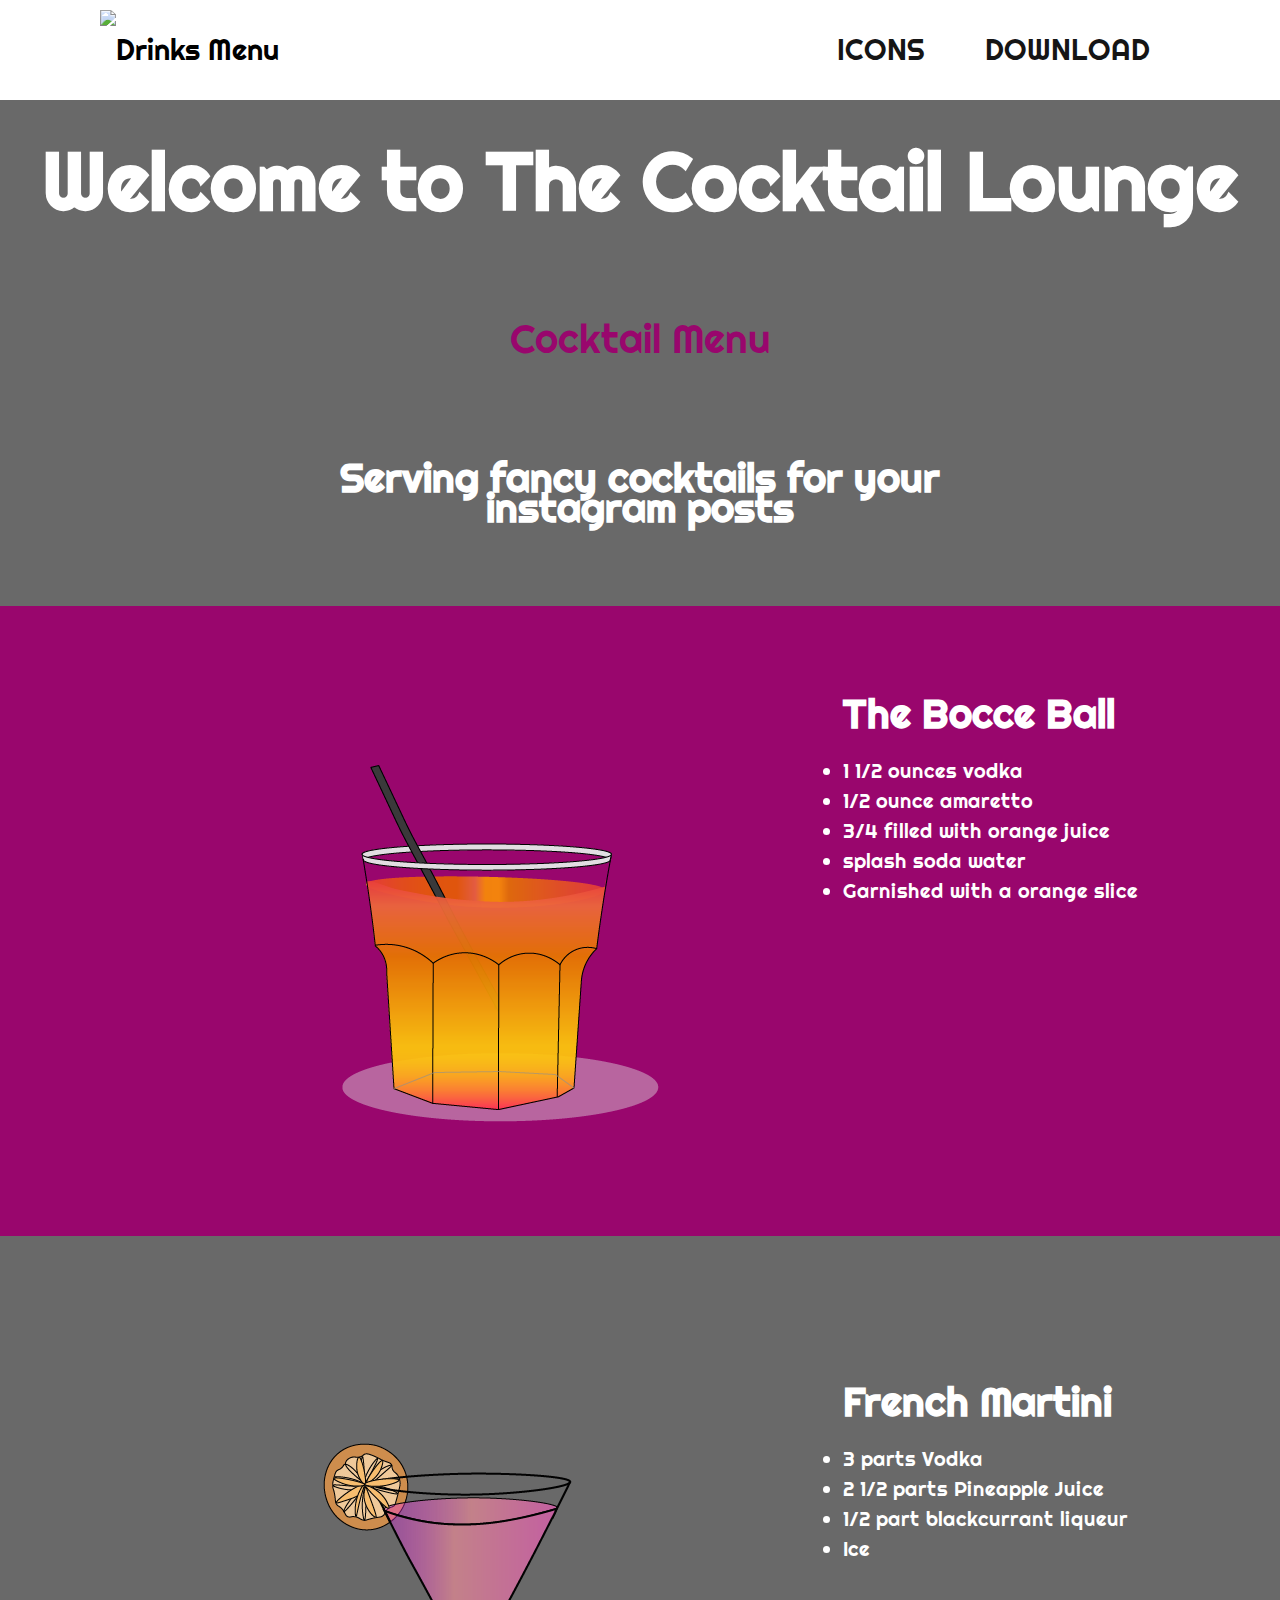
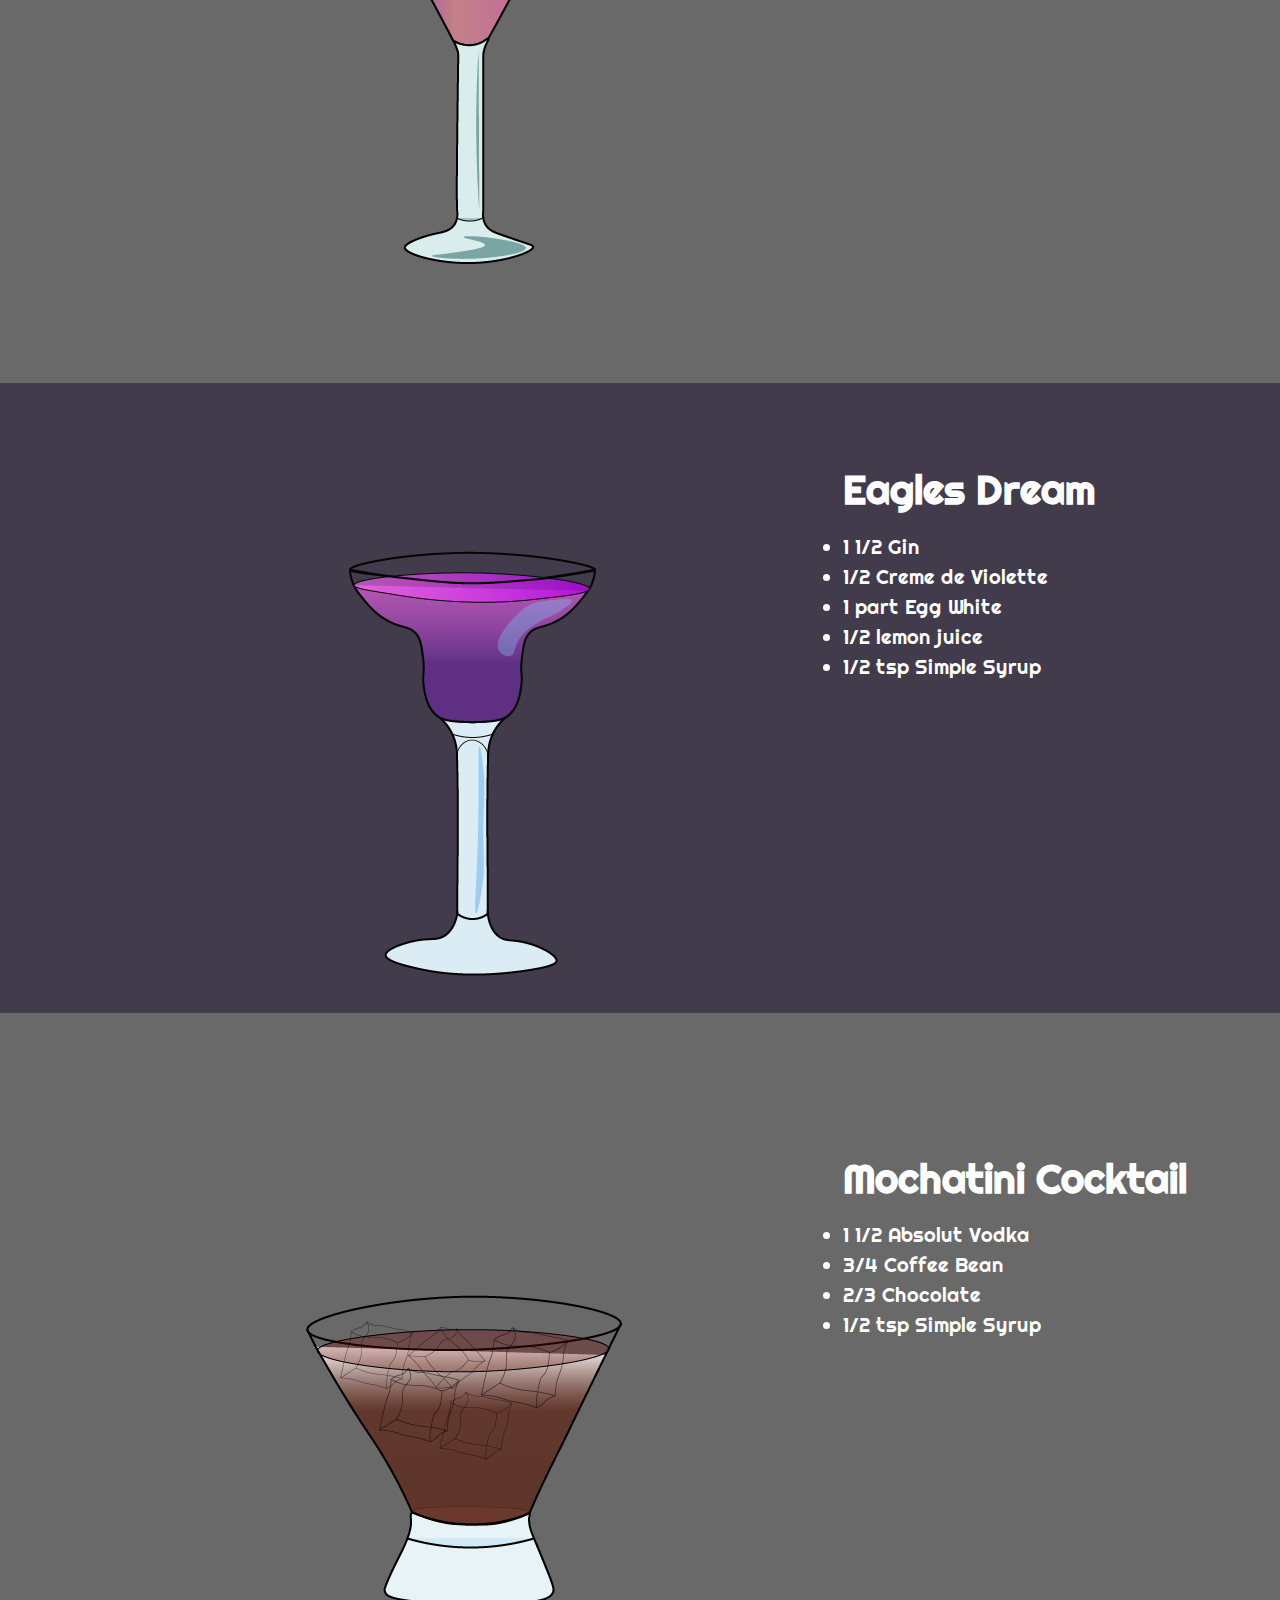
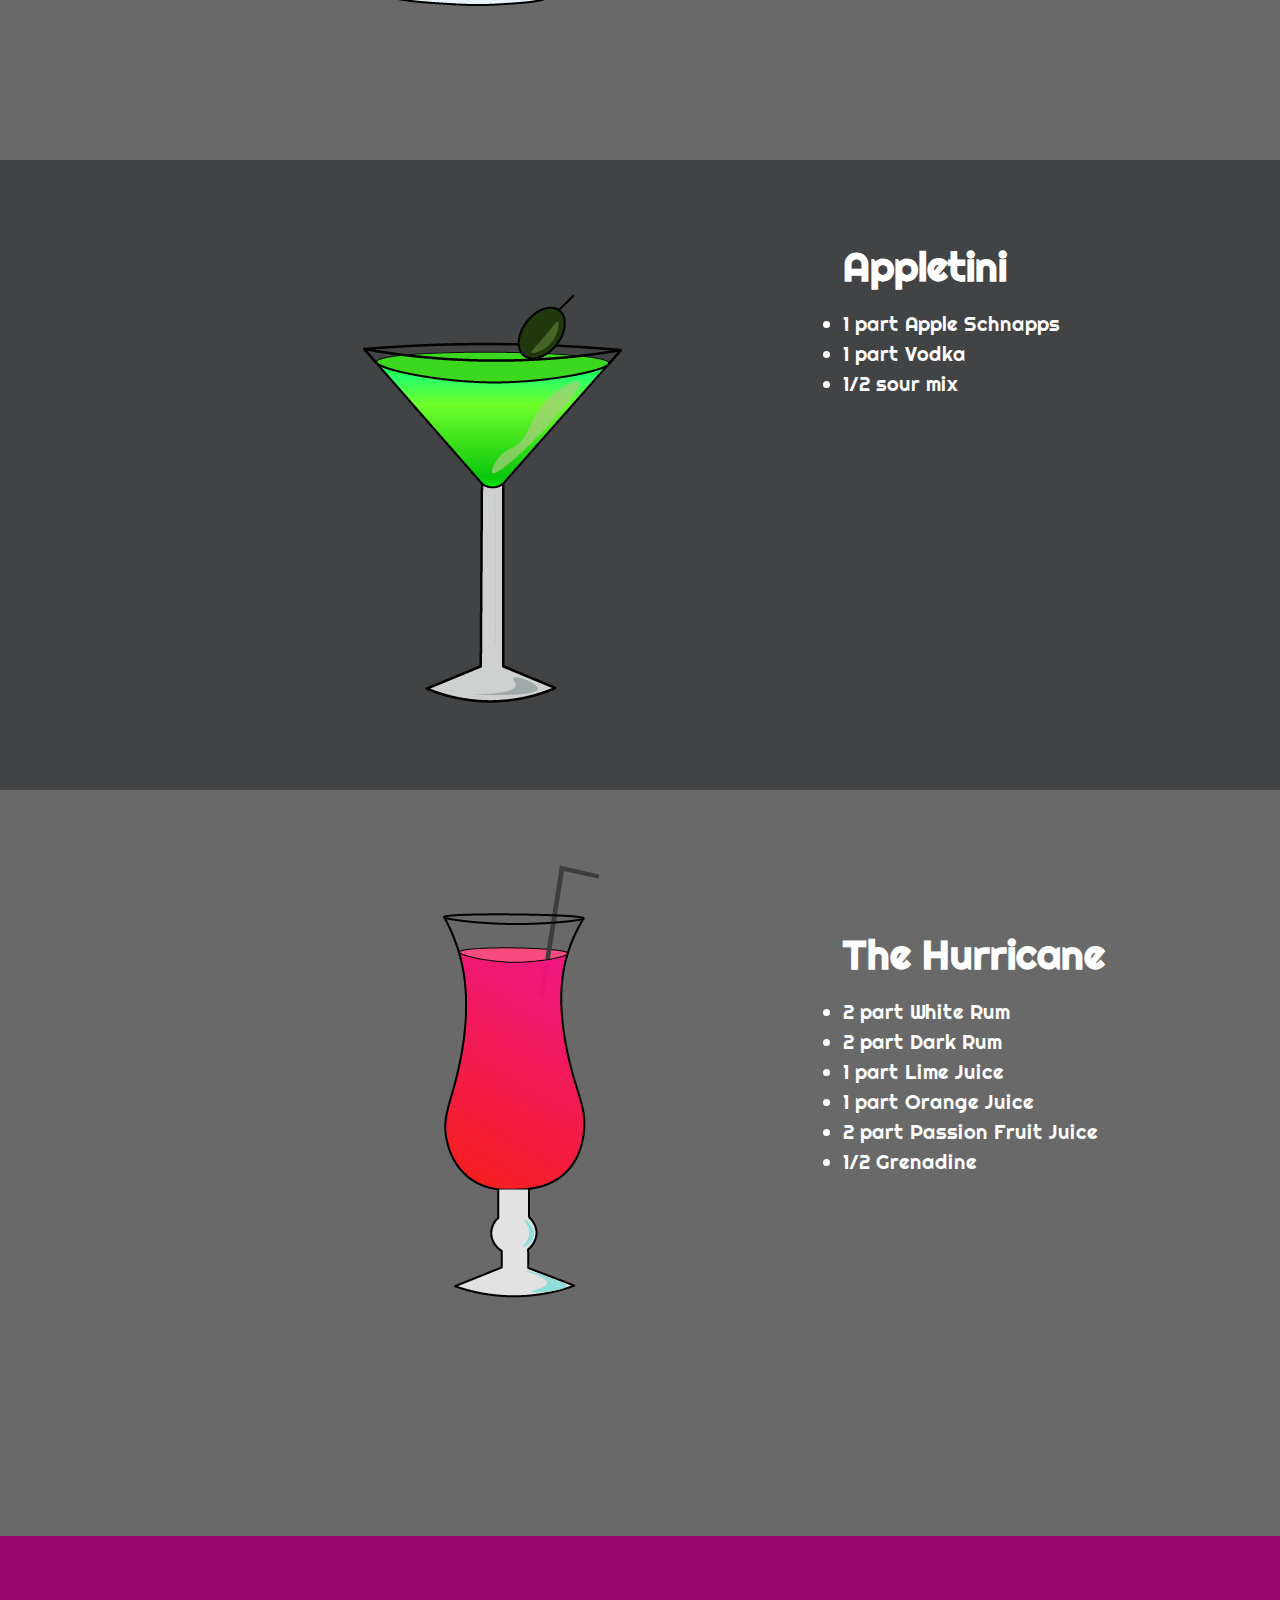
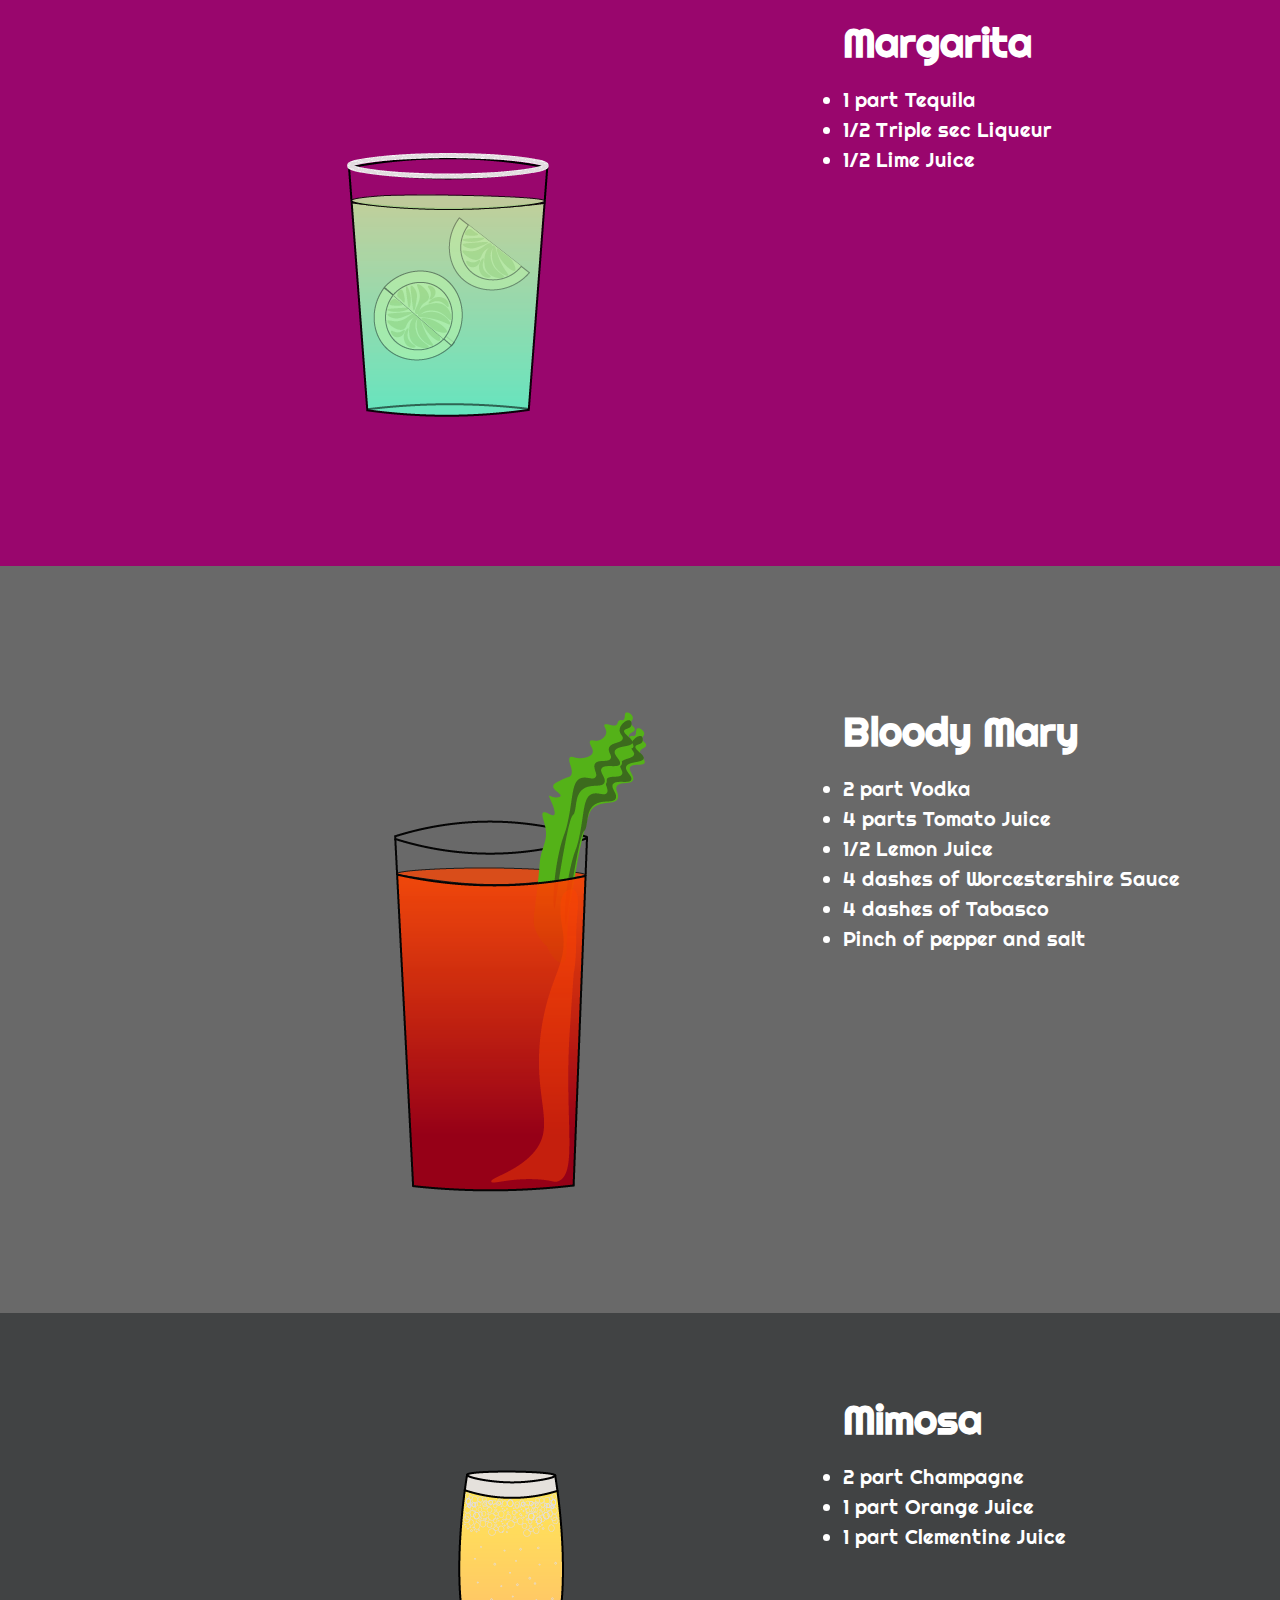
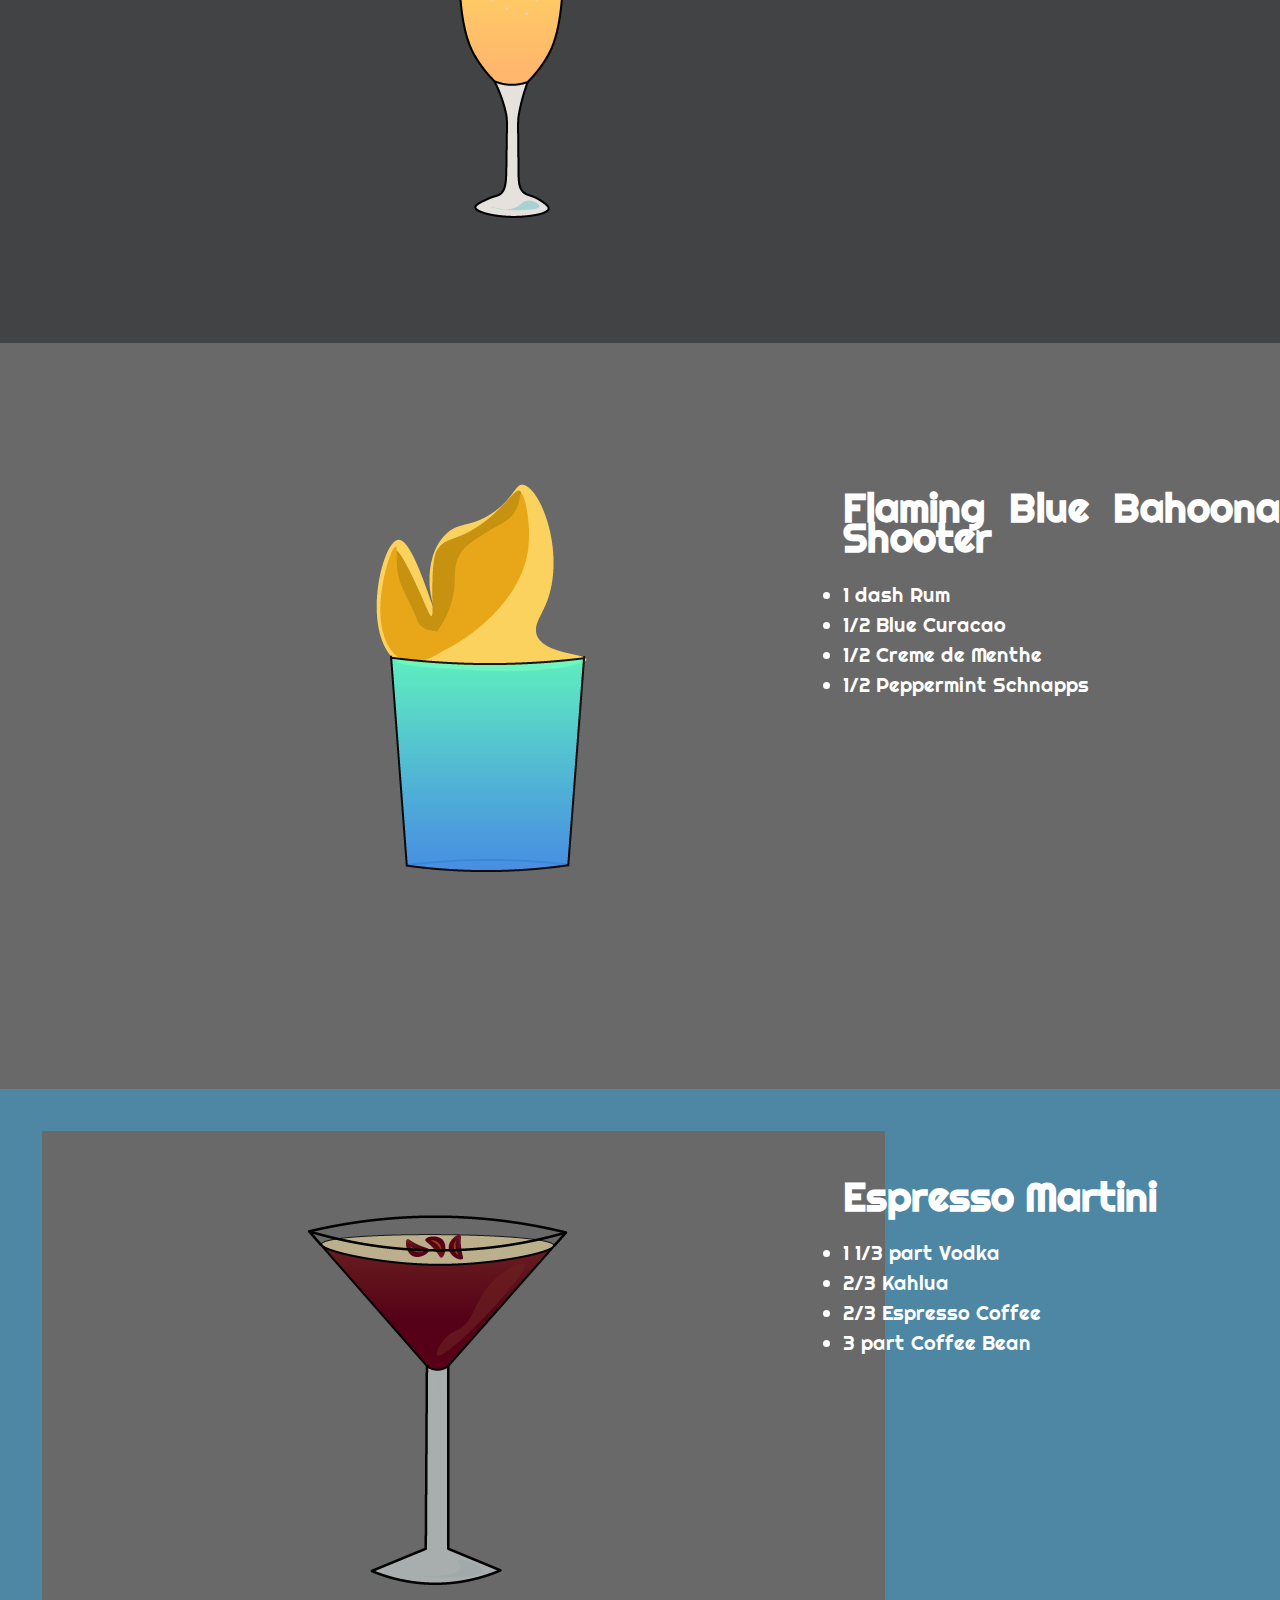
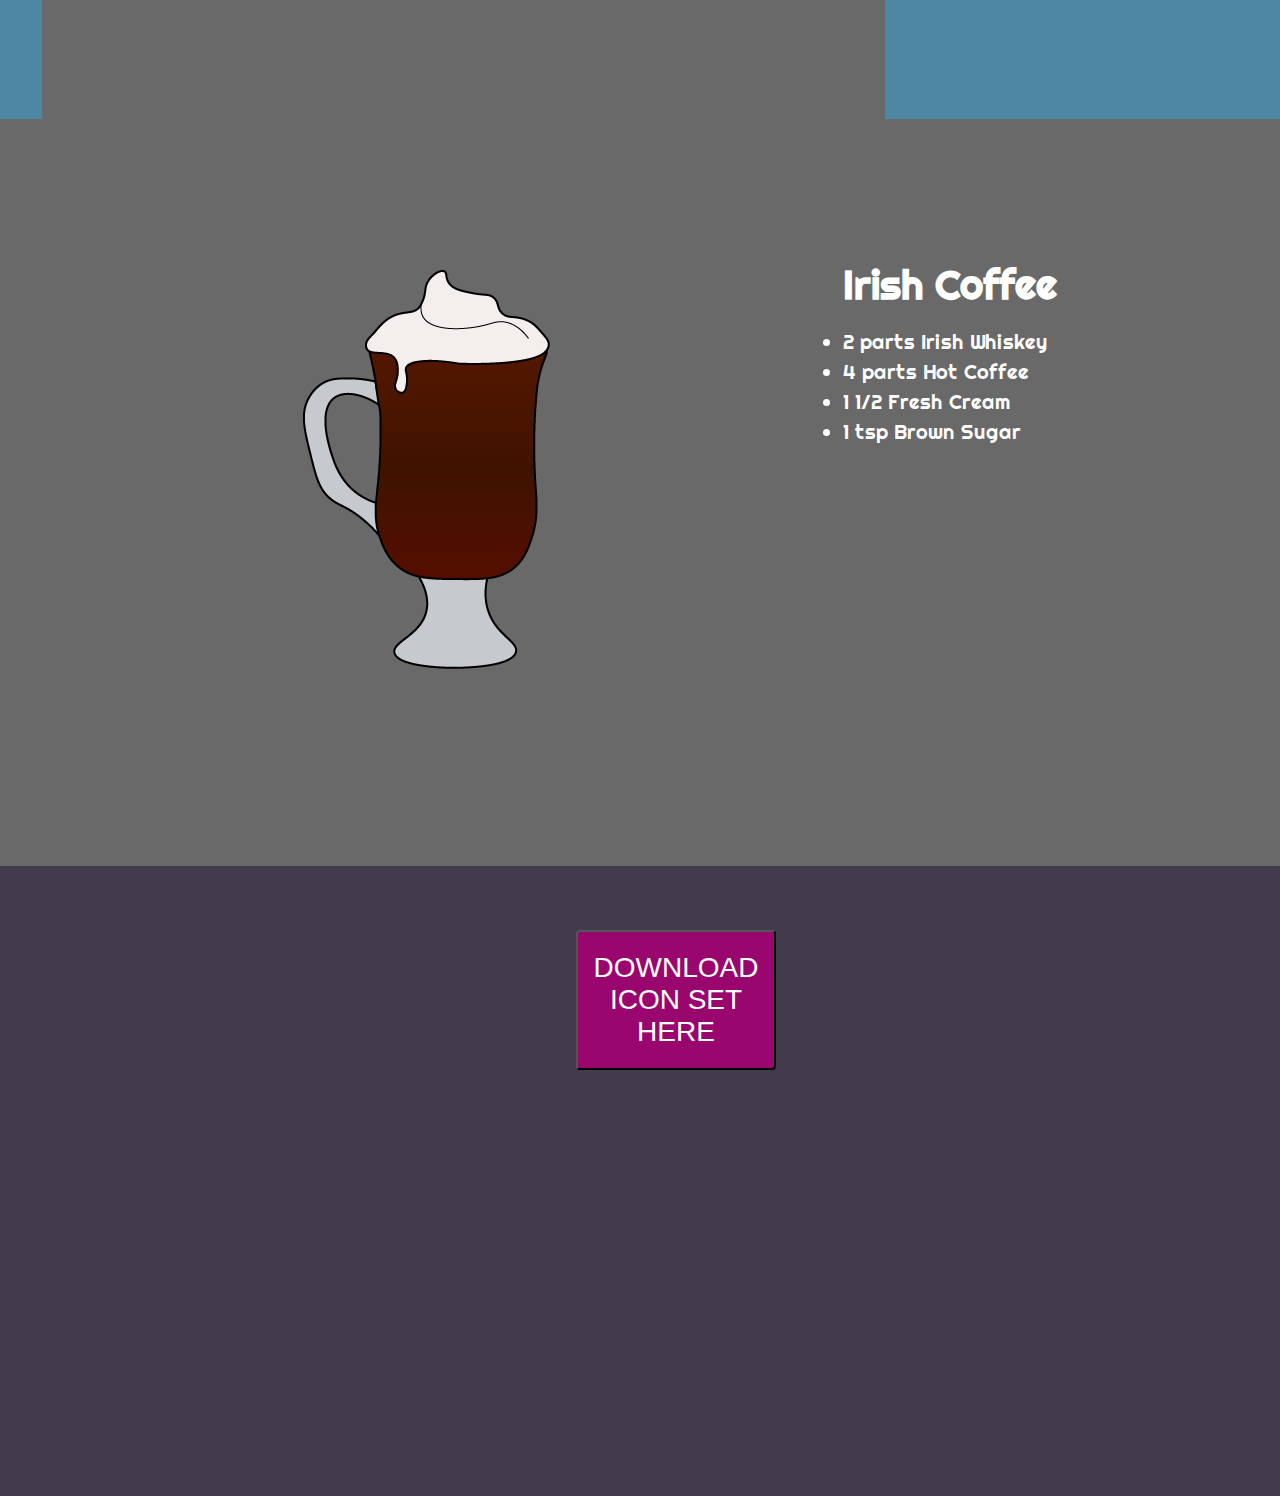
==== icons.html @ a170a631 "Initial commit" ====
<!DOCTYPE html>
<html>
<head>
<title>Drinks Menu</title>
<meta charset="utf-8" />
<meta name="viewport" content="width=device/width, intial-scale=1.0">




<!---------CSS----------->
     <link href="main.css" type="text/css" rel="stylesheet">
     <link href="main.css" type="text/css" rel="stylesheet">
<link href="https://fonts.googleapis.com/css?family=Righteous" rel="stylesheet">
    
      </head> 

<body>
<section class="drinks">



    <nav><div class="logo">Drinks Menu<a href=""><img src="images/" class="logo">  </a> </div>
        
    <ul>
        <li> <a href="#drinks">Icons</a> </li>
        <li> <a href="https://www.dropbox.com/sh/mm5mvinbjymgtmr/AADCtWPaihXY4GxeH1Gq9VpJa?dl=0" download="images">Download</a> </li>
    </ul>
    </nav>
    
    
     
     <div class="content">
<div class="intro">
    <h1>Welcome to The Cocktail Lounge</h1>
         </div>
         <div class="intro2">Cocktail Menu</div>
        
         <div class="para">
         <h2>Serving fancy cocktails for your instagram posts</h2>
         </div>
    
<section id="drinks">
<div class="icons">
<div class="icon-img" data-aos="fade-right">
<img src="images/cocktail1.png" class="dragq">
    </div>
    
    <div class="icon-txt" data-aos="fade-left">
    <h1 class="name">The Bocce Ball</h1>
    <li>1 1/2 ounces vodka</li>
    <li>1/2 ounce amaretto</li>
    <li> 3/4 filled with orange juice</li>
    <li>splash soda water</li>
    <li>Garnished with a orange slice</li>
    </div>
    
    
   <div class="colour"></div>
   


<div class="fm-img" data-aos="fade-right">
<img src="images/cc2.png" class="dragq">
</div>

<div class="fm-txt" data-aos="fade-left">
<h1 class="name">French Martini</h1>
<li> 3 parts Vodka</li>
    <li>2 1/2 parts Pineapple Juice</li>
    <li> 1/2 part blackcurrant liqueur</li>
    <li>Ice</li>
</div>


  
<div class="ed-img" data-aos="fade-right">
<img src="images/cc3.png" class="dragq">
    </div>
    
    <div class="ed-txt" data-aos="fade-left">
       <h1 class="name">Eagles Dream</h1>
       <li> 1 1/2 Gin</li>
    <li>1/2 Creme de Violette</li>
    <li> 1 part Egg White</li>
    <li>1/2 lemon juice</li>
    <li>1/2 tsp Simple Syrup</li>
    </div>
        
       <div class="colour2">  </div>
    
       
       
        
  <div class="mc-img" data-aos="fade-right">  
      <img src="images/cc4.png" class="dragq"></div>
      
<div class="mc-txt" data-aos="fade-left">
   <h1 class="name">Mochatini Cocktail</h1>
    <li>1 1/2 Absolut Vodka</li>
    <li>3/4 Coffee Bean</li>
    <li>2/3 Chocolate</li>
    <li>1/2 tsp Simple Syrup</li>
    </div>
    
    
    
    <div class="a-img" data-aos="fade-right">
        <img src="images/cc5.png" class="dragq"></div>
        <div class="a-txt" data-aos="fade-left">
            <h1 class="name">Appletini</h1>
     <li>1 part Apple Schnapps</li>
    <li>1 part Vodka</li>
    <li>1/2 sour mix</li>

    </div>
            
    <div class="colour4">  </div>
    
    
    <div class="th-img" data-aos="fade-right">
        <img src="images/cc6.png" class="dragq"></div>
        <div class="th-txt" data-aos="fade-left">
            <h1 class="name">The Hurricane</h1>
     <li>2 part White Rum</li>
     <li>2 part Dark Rum</li>
     <li>1 part Lime Juice</li>
     <li>1 part Orange Juice</li>
     <li>2 part Passion Fruit Juice</li>
     <li>1/2 Grenadine</li>
            
    </div>
            
    
    <div class="m-img" data-aos="fade-right">
        <img src="images/cc7.png" class="dragq"></div>
        <div class="m-txt" data-aos="fade-left">
            <h1 class="name">Margarita</h1>
     <li>1 part Tequila</li>
    <li>1/2 Triple sec Liqueur</li>
    <li>1/2 Lime Juice</li>
    </div>
    
 <div class="colour6">  </div>
    
    
    <div class="bm-img" data-aos="fade-right">
        <img src="images/cc8.png" class="dragq"></div>
        
    <div class="bm-txt" data-aos="fade-left">
    <h1 class="name">Bloody Mary</h1>
     <li>2 part Vodka</li>
    <li>4 parts Tomato Juice</li>
    <li>1/2 Lemon Juice</li>
        <li>4 dashes of Worcestershire Sauce</li>
        <li>4 dashes of Tabasco</li>
        <li>Pinch of pepper and salt</li>
    </div>
    
   
    
    <div class="mimo-img" data-aos="fade-right">
    <img src="images/cc9.png" class="dragq">
    </div>
    <div class="mimo-txt" data-aos="fade-left">
        <h1 class="name">Mimosa</h1>
     <li>2 part Champagne</li>
    <li>1 part Orange Juice</li>
    <li>1 part Clementine Juice</li>
    </div> 
    
        <div class="colour8">  </div>
    
    
    
    <div class="fbbs-img" data-aos="fade-right">
        <img src="images/cc10.png" class="dragq"></div>
        <div class="fbbs-txt" data-aos="fade-left">
    <h1 class="name">Flaming Blue Bahoona Shooter</h1>
    <li>1 dash Rum</li>
    <li>1/2 Blue Curacao</li>
    <li>1/2 Creme de Menthe</li>
    <li>1/2 Peppermint Schnapps</li>
    </div>
    
    
    <div class="em-img" data-aos="fade-right">
        <img src="images/cc11.png" class="drinks">
    </div>
    
    <div class="em-txt" data-aos="fade-left">
        <h1 class="name">Espresso Martini</h1>
         <li>1 1/3 part Vodka</li>
    <li>2/3 Kahlua</li>
    <li>2/3 Espresso Coffee</li>
        <li>3 part Coffee Bean</li>
    </div>
    <div class="colour10"></div>
    
    
    <div class="ic-img" data-aos="fade-right">
        <img src="images/cc12.png" class="drinks"> </div>
        
        
        <div class="ic-txt" data-aos="fade-left"> 
    <h1 class="name">Irish Coffee</h1>
    <li>2 parts Irish Whiskey</li>
    <li>4 parts Hot Coffee</li>
    <li>1 1/2 Fresh Cream</li>
    <li>1 tsp Brown Sugar</li>
    </div></div>
            
    <div class="colour12"> </div>
    
         </section> </div>
    
    <div class="colour2"
    <a href="https://www.dropbox.com/sh/mm5mvinbjymgtmr/AADCtWPaihXY4GxeH1Gq9VpJa?dl=0" download="images"><button class="search1">DOWNLOAD ICON SET HERE</button></a>
    </div>
    
    
       <script src="https://code.jquery.com/jquery-3.3.1.js"></script>
    <script src="aos.js"></script>
 
<script text="text/javascript">
    AOS.init(); </script>
    
    </section>
    </body>
</html>
---- main.css ----
/*{
    font-size: 28px;
}*/
body {
    margin: 0;
    padding: 0;
    font-family: 'Righteous', cursive;
    background-color: dimgrey;
    background-repeat: repeat-x;
    background-position: right top;
    background-size: auto;
    
}


  

h1, h2 {font-family: 'Righteous', cursive; font-size: 2em; color: white;}
p, li {font-family: 'Righteous', cursive; color: white;}

 
nav {
    position: fixed;
    top: 0;
    left: 0;
    width: 100%;
    height: 100px;
    padding:10px 100px;
    box-sizing: border-box;
    
    z-index: 3;
    font-size: 1.8em;
    background-color: white;
}
nav.black {
    background: rgba(0,0,0,0.8);
        height:100px; 
    padding: 10px 100px;
    
}
nav ul {
    list-style: none;
    float: right;
    margin:0;
    padding:0;
    display: flex;
    
}
nav ul li {
    list-style: none;
}

nav ul li a {
    line-height: 80px;
    color: #151515;
    padding: 12px 30px;
    text-decoration: none;
    text-transform: uppercase;
    transition: .3s;  
} 

nav .logo {
    padding: px 20px;
    height: 80px;
    float: left;
    transition: 3s;
    line-height: 80px;  
}

 
.content {
    margin-top: 80px; 
}

.content {
    
    margin:0;  
    text-align: justify;
    font-size: 20px;
    line-height: 30px;
}

nav.black ul li a  {
    color: #fff; 
}

nav ul li a: focus {
    outline: none;
}

nav ul li a.active {
    background: #E2472F;
    color: #fff;
    border-radius: 6px;

}

 
nav ul a:hover {
    color: lightgray;
}

.sticky {
  position: fixed;
  top: 0;
  width: 100%;
}

.sticky + .content {
  padding-top: 60px;
}

.drinks{
   
    background-color: dimgray;
    background-size: 50%;
        
    background-position: center;
    margin-top: 10;

}



.icons {
    display: grid;
    grid-template-rows: 1fr 1fr 1fr 1fr 1fr 1fr 1fr 1fr 1fr 1fr 1fr 1fr;
    grid-template-columns: 1fr 1fr;
    grid-template-areas: "icon-img icon-txt"
        "colour colour"
        "fm-img fm-txt"
        "colour1 colour1"
        "ed-img ed-txt"
        "colour2 colour2"
        "mc-img mc-txt"
        "colour3 colour3"
        "a-img a-txt"
        "colour4 colour4"
        "th-img th-txt"
        "colour5 colour5"
        "m-img m-txt"
        "colour6 colour6"
        "bm-img bm-txt"
        "colour7 colour7"
        "mimo-img mimo-txt"
        "colour8 colour8"
        "fbbs-img fbbs-txt"
        "colour9 colour9"
        "em-img em-txt"
        "colour10 colour10"
        "ic-img ic-txt"
        "colour11 colour11";
}

{9}

.intro {
    font-size: 2em;
    text-align: center;
    margin-top: 13%;
    margin-bottom: 10%;
    ;
}

.intro2 {
    font-size: 2em;
    text-align: center;
    color: #99066D;
    margin-bottom: 2%;
}


.para {
max-width: 750px;
    padding: 20px;
    padding-top: 50px;
    padding-bottom: 50px;
    margin:auto; 0;
    text-align: center;
}

.para p{
font-size: 1.2em;
}

.icon-img {
    grid-area: icon-img;
    grid-row: 1;
    margin-left:5%;
    margin-top: 10%;
    z-index: 2;
    max-width: 400px;
    
    
}

.icon-txt {
    grid-area: icon-txt;
    grid-row: 1;
    z-index: 2;
} 

.icon-txt p {
    font-size: 1.5em;
    max-width: 600px;
    margin-top:0%;
}
.colour {
    grid-area: colour;
    background-color: #99066D;
    height: 70vh;
    grid-row: 1;
    z-index: 1;
}

.fm-img {
    grid-area: fm-img;
    grid-row: 2;
    margin-left:5%;
    margin-top: 5%;
    
}

.fm-txt {
    grid-area: fm-txt;
    grid-row: 2;
}
.fm-txt p {
    font-size: 1.5em;
    max-width: 600px;
    margin-top:-1^;
}

.colour1 {
    grid-area: colour1;
    background-color: #4D87A3 ;
    height: 70vh;
    grid-row: 2;
    z-index: -1;
}

.ed-img {
    grid-area: ed-img;
    grid-row: 3;
    margin-left: 5%;
    margin-top: 6%;
    z-index: 2;
    }

.ed-txt {
    grid-area: ed-txt;
    grid-row: 3;
    z-index: 2;
}
.ed-txt p {
    font-size: 1.5em;
    max-width: 600px;
    margin-top:;
}

.colour2 {
    grid-area: colour2;
    background-color: #413B4B;
    height: 70vh;
    grid-row: 3;
    z-index: 1;
}


.mc-img {
    grid-area: mc-img;
    grid-row: 4;
    margin-left:5%;
    margin-top: 5%;  
}

.mc-txt {
    grid-area: mc-txt;
    grid-row: 4;
}
.mc-txt p {
    font-size: 1.5em;
    max-width: 600px;
    margin-top:;
}

.colour3 {
    grid-area: colour3;
    background-color: #99066D;
    height: 70vh;
    grid-row: 4;
    z-index: -1;
}


.a-img {
    grid-area: a-img;
    grid-row: 5;
    margin-left: 5%;
    margin-top: 5%;
    z-index: 2; 
}

.a-txt {
    grid-area: a-txt;
    grid-row: 5;
    z-index: 2;
}
.a-txt p {
    font-size: 1.5em;
    max-width: 600px;
    margin-top:;
}

.colour4 {
    grid-area: colour4;
    background-color: #414344;
    height: 70vh;
    grid-row: 5;
    z-index: 1;
}

.th-img {
    grid-area: th-img;
    grid-row: 6;
    margin-left: 5%;
    margin-top:-7%;
}

.th-txt {
    grid-area: th-txt;
    grid-row: 6;
}
.th-txt p {
    font-size: 1.5em;
    max-width: 600px;
    margin-top:;
}

.colour5 {
    grid-area: colour5;
    background-color: #4D87A3;
    height: 70vh;
    grid-row: 6;
    z-index: -1;
}


.m-img {
    grid-area: m-img;
    grid-row: 7;
    margin-left: 5%;
    margin-top: 5%;
    z-index: 2;
    }

.m-txt {
    grid-area: m-txt;
    grid-row: 7;
    z-index: 2;
}
.m-txt p {
    font-size: 1.5em;
    max-width: 600px;
    margin-top:;
}

.colour6 {
    grid-area: colour6;
    background-color: #99066D;
    height: 70vh;
    grid-row: 7;
    z-index: 1;
}


.bm-img {
    grid-area: bm-img;
    grid-row: 8;
    margin-left: 5%;
    margin-top: 5%;
}

.bm-txt {
    grid-area: bm-txt;
    grid-row: 8;
}
.bm-txt p {
    font-size: 1.5em;
    max-width: 600px;
    margin-top:;
}

.colour7 {
    grid-area: colour7;
    background-color: #4D87A3;
    height: 70vh;
    grid-row: 8;
    z-index: -1;
}

.mimo-img {
    grid-area: mimo-img;
    grid-row: 9;
    margin-left: 8%;
    margin-top: 2%;
    z-index: 2;
    }

.mimo-txt {
    grid-area: mimo-txt;
    grid-row: 9;
    z-index: 2;
}
.mimo-txt p {
    font-size: 1.5em;
    max-width: 600px;
    margin-top:;
}

.colour8 {
    grid-area: colour8;
    background-color: #414344;
    height: 70vh;
    grid-row: 9;
    z-index: 1;
}

.fbbs-img {
    grid-area: fbbs-img;
    grid-row: 10;
    margin-left: 5%;
    margin-top: 5%;
    
}

.fbbs-txt {
    grid-area: fbbs-txt;
    grid-row: 10;
}
.fbbs-txt p {
    font-size: 1.5em;
    max-width: 600px;
    margin-top:5%;
}

.colour9 {
    grid-area: colour9;
    background-color: #99066D;
    height: 70vh;
    grid-row: 10;
    z-index: -1;
}

.em-img {
    grid-area: em-img;
    grid-row: 11;
    margin-left: 5%;
    margin-top: 5%;
    z-index: 2;
}

.em-txt {
    grid-area: em-txt;
    grid-row: 11;
    z-index: 2;
}
.em-txt p {
    font-size: 1.5em;
    max-width: 600px;
    margin-top:;
}

.colour10 {
    grid-area: colour10;
    background-color: #4D87A3;
    height: 70vh;
    grid-row: 11;
    z-index: 1;
}

.ic-img {
    grid-area: ic-img;
    grid-row: 12;
    margin-left: 5%;
    margin-top: 3%; 
}

.ic-txt {
    grid-area: ic-txt;
    grid-row: 12;
}

.ic-txt p {
     font-size: 1.5em;
    max-width: 600px;
    margin-top:;
}
.colour8 {
    grid-area: colour8;
    background-color: #414344;
    height: 70vh;
    grid-row: 9;
    z-index: 1;
}

 {
    grid-area: colour3;
    background-color: darkslategray;
    height: 70vh;
    grid-row: 12;
    z-index: -1;
}

.search1 {
    border-radius: 4px;
  background-color: #99066D;
  color: #FFFFFF;
  text-align: center;
  font-size: 28px;
  padding-bottom: 20px;
    margin-left: 45%;
    padding-top: 20px;
    margin-top: 5%;
    grid-area: 20px;
  width: 200px;
  transition: all 0.5s;
  cursor: pointer;
    margin-bottom: 5%;
}


.search1:hover {
    color: grey;
    box-shadow: 0 12px 16px 0 rgba(0,0,0,0.24),0 17px 50px 0 rgba(0,0,0,0.19);
    
}

.name {
    padding-top: 15%;
}
---- main.css ----
/*{
    font-size: 28px;
}*/
body {
    margin: 0;
    padding: 0;
    font-family: 'Righteous', cursive;
    background-color: dimgrey;
    background-repeat: repeat-x;
    background-position: right top;
    background-size: auto;
    
}


  

h1, h2 {font-family: 'Righteous', cursive; font-size: 2em; color: white;}
p, li {font-family: 'Righteous', cursive; color: white;}

 
nav {
    position: fixed;
    top: 0;
    left: 0;
    width: 100%;
    height: 100px;
    padding:10px 100px;
    box-sizing: border-box;
    
    z-index: 3;
    font-size: 1.8em;
    background-color: white;
}
nav.black {
    background: rgba(0,0,0,0.8);
        height:100px; 
    padding: 10px 100px;
    
}
nav ul {
    list-style: none;
    float: right;
    margin:0;
    padding:0;
    display: flex;
    
}
nav ul li {
    list-style: none;
}

nav ul li a {
    line-height: 80px;
    color: #151515;
    padding: 12px 30px;
    text-decoration: none;
    text-transform: uppercase;
    transition: .3s;  
} 

nav .logo {
    padding: px 20px;
    height: 80px;
    float: left;
    transition: 3s;
    line-height: 80px;  
}

 
.content {
    margin-top: 80px; 
}

.content {
    
    margin:0;  
    text-align: justify;
    font-size: 20px;
    line-height: 30px;
}

nav.black ul li a  {
    color: #fff; 
}

nav ul li a: focus {
    outline: none;
}

nav ul li a.active {
    background: #E2472F;
    color: #fff;
    border-radius: 6px;

}

 
nav ul a:hover {
    color: lightgray;
}

.sticky {
  position: fixed;
  top: 0;
  width: 100%;
}

.sticky + .content {
  padding-top: 60px;
}

.drinks{
   
    background-color: dimgray;
    background-size: 50%;
        
    background-position: center;
    margin-top: 10;

}



.icons {
    display: grid;
    grid-template-rows: 1fr 1fr 1fr 1fr 1fr 1fr 1fr 1fr 1fr 1fr 1fr 1fr;
    grid-template-columns: 1fr 1fr;
    grid-template-areas: "icon-img icon-txt"
        "colour colour"
        "fm-img fm-txt"
        "colour1 colour1"
        "ed-img ed-txt"
        "colour2 colour2"
        "mc-img mc-txt"
        "colour3 colour3"
        "a-img a-txt"
        "colour4 colour4"
        "th-img th-txt"
        "colour5 colour5"
        "m-img m-txt"
        "colour6 colour6"
        "bm-img bm-txt"
        "colour7 colour7"
        "mimo-img mimo-txt"
        "colour8 colour8"
        "fbbs-img fbbs-txt"
        "colour9 colour9"
        "em-img em-txt"
        "colour10 colour10"
        "ic-img ic-txt"
        "colour11 colour11";
}

{9}

.intro {
    font-size: 2em;
    text-align: center;
    margin-top: 13%;
    margin-bottom: 10%;
    ;
}

.intro2 {
    font-size: 2em;
    text-align: center;
    color: #99066D;
    margin-bottom: 2%;
}


.para {
max-width: 750px;
    padding: 20px;
    padding-top: 50px;
    padding-bottom: 50px;
    margin:auto; 0;
    text-align: center;
}

.para p{
font-size: 1.2em;
}

.icon-img {
    grid-area: icon-img;
    grid-row: 1;
    margin-left:5%;
    margin-top: 10%;
    z-index: 2;
    max-width: 400px;
    
    
}

.icon-txt {
    grid-area: icon-txt;
    grid-row: 1;
    z-index: 2;
} 

.icon-txt p {
    font-size: 1.5em;
    max-width: 600px;
    margin-top:0%;
}
.colour {
    grid-area: colour;
    background-color: #99066D;
    height: 70vh;
    grid-row: 1;
    z-index: 1;
}

.fm-img {
    grid-area: fm-img;
    grid-row: 2;
    margin-left:5%;
    margin-top: 5%;
    
}

.fm-txt {
    grid-area: fm-txt;
    grid-row: 2;
}
.fm-txt p {
    font-size: 1.5em;
    max-width: 600px;
    margin-top:-1^;
}

.colour1 {
    grid-area: colour1;
    background-color: #4D87A3 ;
    height: 70vh;
    grid-row: 2;
    z-index: -1;
}

.ed-img {
    grid-area: ed-img;
    grid-row: 3;
    margin-left: 5%;
    margin-top: 6%;
    z-index: 2;
    }

.ed-txt {
    grid-area: ed-txt;
    grid-row: 3;
    z-index: 2;
}
.ed-txt p {
    font-size: 1.5em;
    max-width: 600px;
    margin-top:;
}

.colour2 {
    grid-area: colour2;
    background-color: #413B4B;
    height: 70vh;
    grid-row: 3;
    z-index: 1;
}


.mc-img {
    grid-area: mc-img;
    grid-row: 4;
    margin-left:5%;
    margin-top: 5%;  
}

.mc-txt {
    grid-area: mc-txt;
    grid-row: 4;
}
.mc-txt p {
    font-size: 1.5em;
    max-width: 600px;
    margin-top:;
}

.colour3 {
    grid-area: colour3;
    background-color: #99066D;
    height: 70vh;
    grid-row: 4;
    z-index: -1;
}


.a-img {
    grid-area: a-img;
    grid-row: 5;
    margin-left: 5%;
    margin-top: 5%;
    z-index: 2; 
}

.a-txt {
    grid-area: a-txt;
    grid-row: 5;
    z-index: 2;
}
.a-txt p {
    font-size: 1.5em;
    max-width: 600px;
    margin-top:;
}

.colour4 {
    grid-area: colour4;
    background-color: #414344;
    height: 70vh;
    grid-row: 5;
    z-index: 1;
}

.th-img {
    grid-area: th-img;
    grid-row: 6;
    margin-left: 5%;
    margin-top:-7%;
}

.th-txt {
    grid-area: th-txt;
    grid-row: 6;
}
.th-txt p {
    font-size: 1.5em;
    max-width: 600px;
    margin-top:;
}

.colour5 {
    grid-area: colour5;
    background-color: #4D87A3;
    height: 70vh;
    grid-row: 6;
    z-index: -1;
}


.m-img {
    grid-area: m-img;
    grid-row: 7;
    margin-left: 5%;
    margin-top: 5%;
    z-index: 2;
    }

.m-txt {
    grid-area: m-txt;
    grid-row: 7;
    z-index: 2;
}
.m-txt p {
    font-size: 1.5em;
    max-width: 600px;
    margin-top:;
}

.colour6 {
    grid-area: colour6;
    background-color: #99066D;
    height: 70vh;
    grid-row: 7;
    z-index: 1;
}


.bm-img {
    grid-area: bm-img;
    grid-row: 8;
    margin-left: 5%;
    margin-top: 5%;
}

.bm-txt {
    grid-area: bm-txt;
    grid-row: 8;
}
.bm-txt p {
    font-size: 1.5em;
    max-width: 600px;
    margin-top:;
}

.colour7 {
    grid-area: colour7;
    background-color: #4D87A3;
    height: 70vh;
    grid-row: 8;
    z-index: -1;
}

.mimo-img {
    grid-area: mimo-img;
    grid-row: 9;
    margin-left: 8%;
    margin-top: 2%;
    z-index: 2;
    }

.mimo-txt {
    grid-area: mimo-txt;
    grid-row: 9;
    z-index: 2;
}
.mimo-txt p {
    font-size: 1.5em;
    max-width: 600px;
    margin-top:;
}

.colour8 {
    grid-area: colour8;
    background-color: #414344;
    height: 70vh;
    grid-row: 9;
    z-index: 1;
}

.fbbs-img {
    grid-area: fbbs-img;
    grid-row: 10;
    margin-left: 5%;
    margin-top: 5%;
    
}

.fbbs-txt {
    grid-area: fbbs-txt;
    grid-row: 10;
}
.fbbs-txt p {
    font-size: 1.5em;
    max-width: 600px;
    margin-top:5%;
}

.colour9 {
    grid-area: colour9;
    background-color: #99066D;
    height: 70vh;
    grid-row: 10;
    z-index: -1;
}

.em-img {
    grid-area: em-img;
    grid-row: 11;
    margin-left: 5%;
    margin-top: 5%;
    z-index: 2;
}

.em-txt {
    grid-area: em-txt;
    grid-row: 11;
    z-index: 2;
}
.em-txt p {
    font-size: 1.5em;
    max-width: 600px;
    margin-top:;
}

.colour10 {
    grid-area: colour10;
    background-color: #4D87A3;
    height: 70vh;
    grid-row: 11;
    z-index: 1;
}

.ic-img {
    grid-area: ic-img;
    grid-row: 12;
    margin-left: 5%;
    margin-top: 3%; 
}

.ic-txt {
    grid-area: ic-txt;
    grid-row: 12;
}

.ic-txt p {
     font-size: 1.5em;
    max-width: 600px;
    margin-top:;
}
.colour8 {
    grid-area: colour8;
    background-color: #414344;
    height: 70vh;
    grid-row: 9;
    z-index: 1;
}

 {
    grid-area: colour3;
    background-color: darkslategray;
    height: 70vh;
    grid-row: 12;
    z-index: -1;
}

.search1 {
    border-radius: 4px;
  background-color: #99066D;
  color: #FFFFFF;
  text-align: center;
  font-size: 28px;
  padding-bottom: 20px;
    margin-left: 45%;
    padding-top: 20px;
    margin-top: 5%;
    grid-area: 20px;
  width: 200px;
  transition: all 0.5s;
  cursor: pointer;
    margin-bottom: 5%;
}


.search1:hover {
    color: grey;
    box-shadow: 0 12px 16px 0 rgba(0,0,0,0.24),0 17px 50px 0 rgba(0,0,0,0.19);
    
}

.name {
    padding-top: 15%;
}
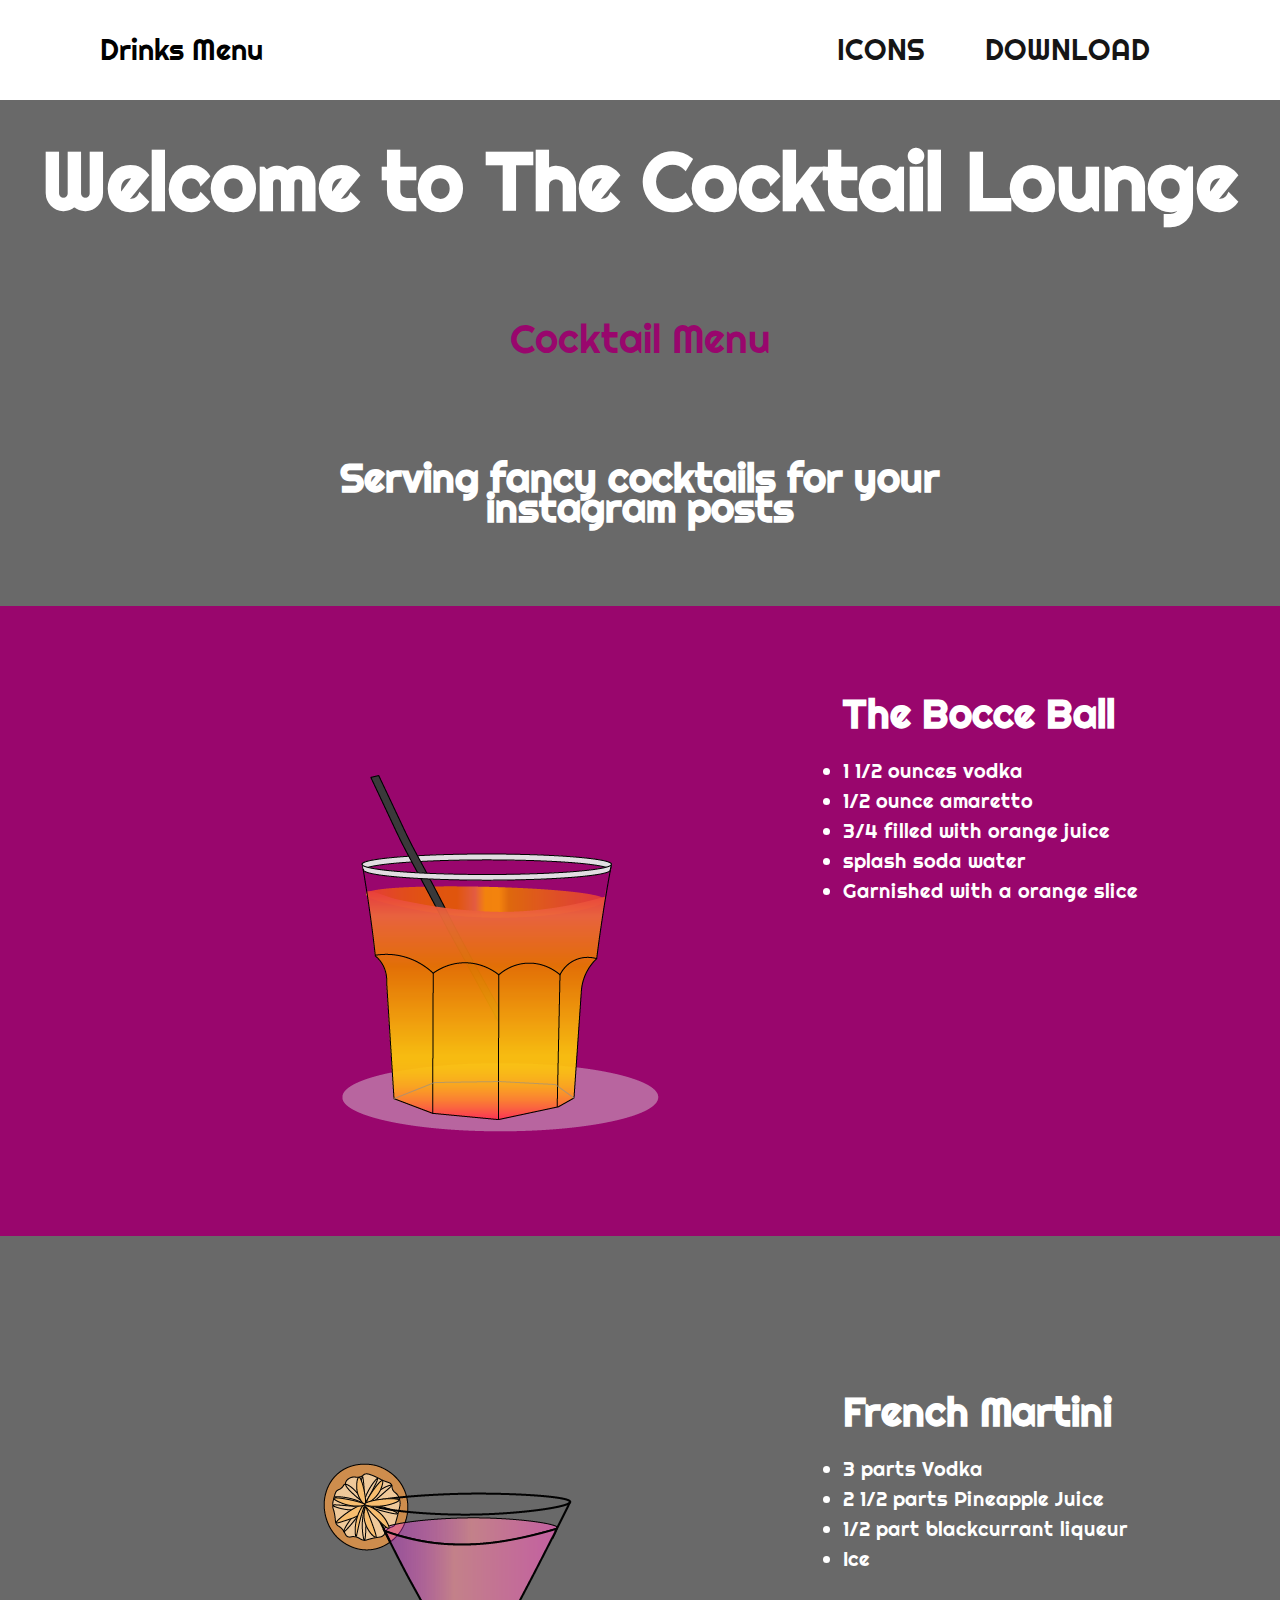
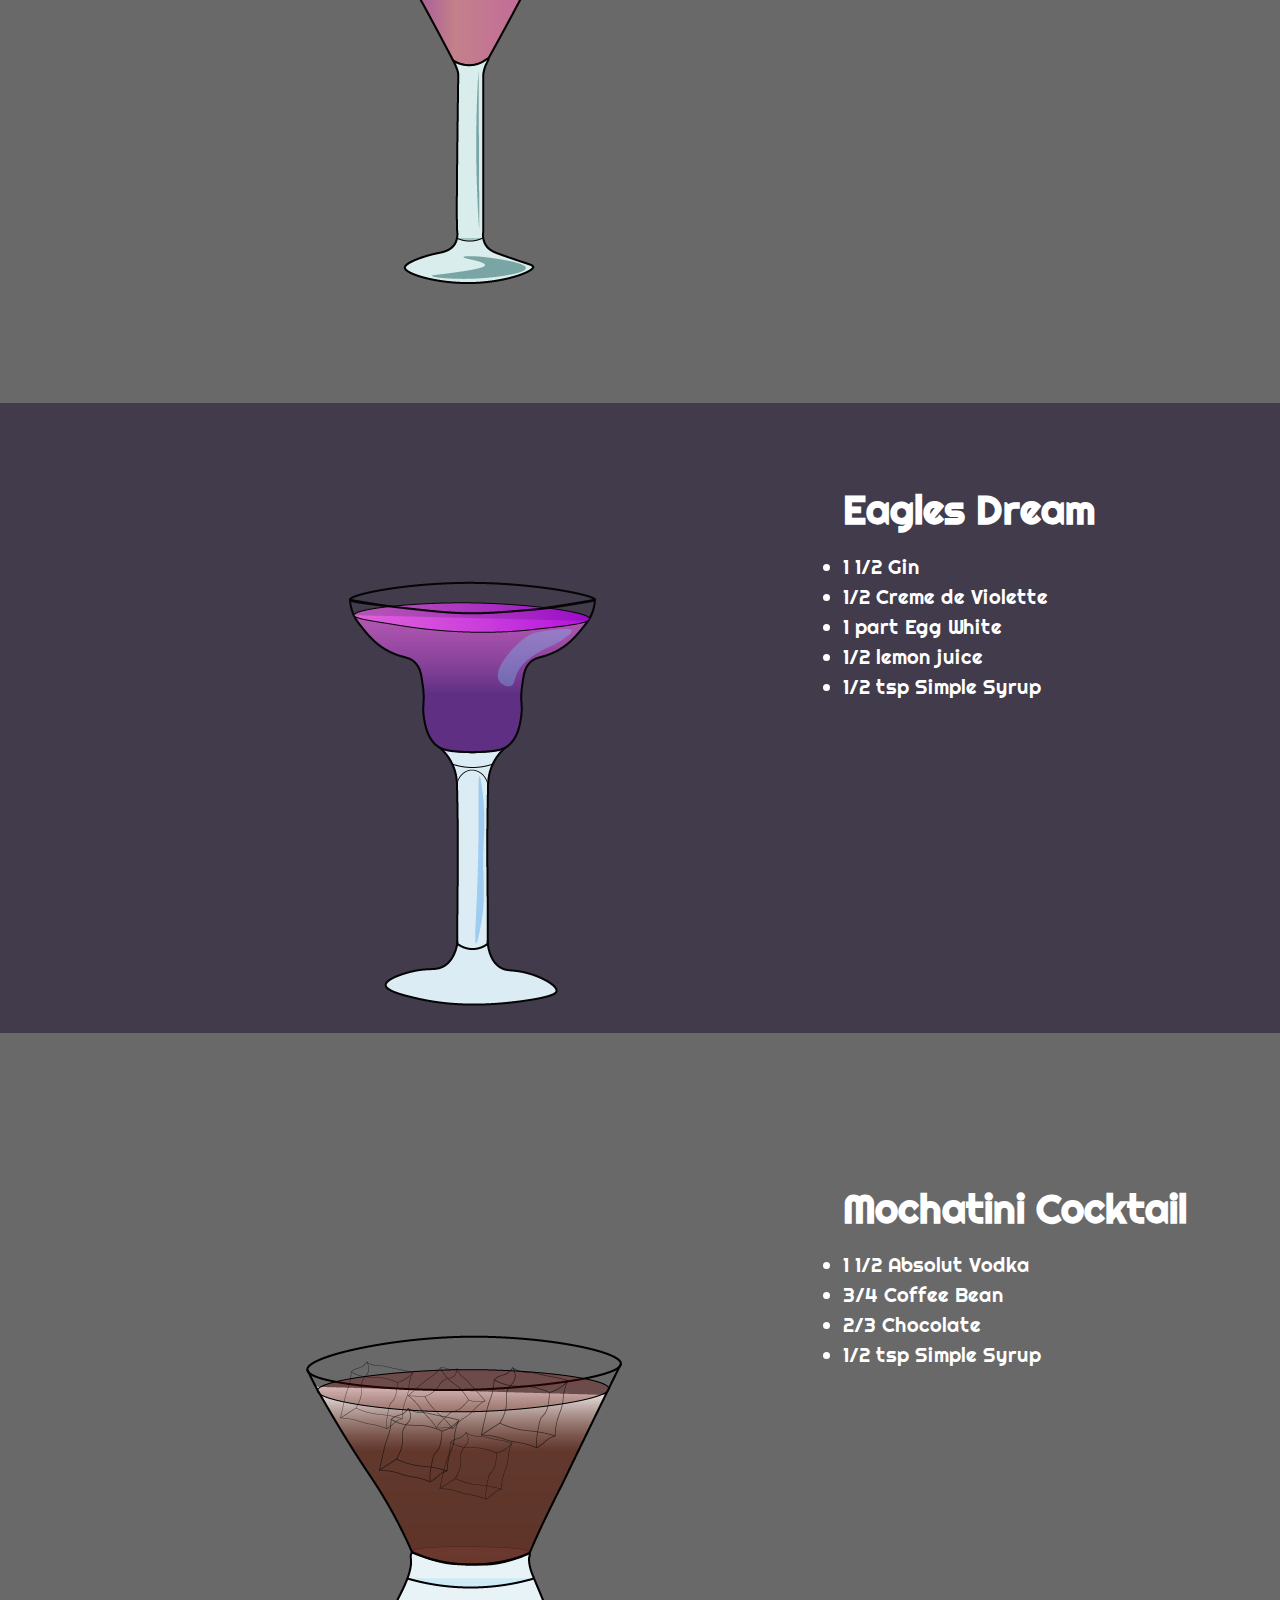
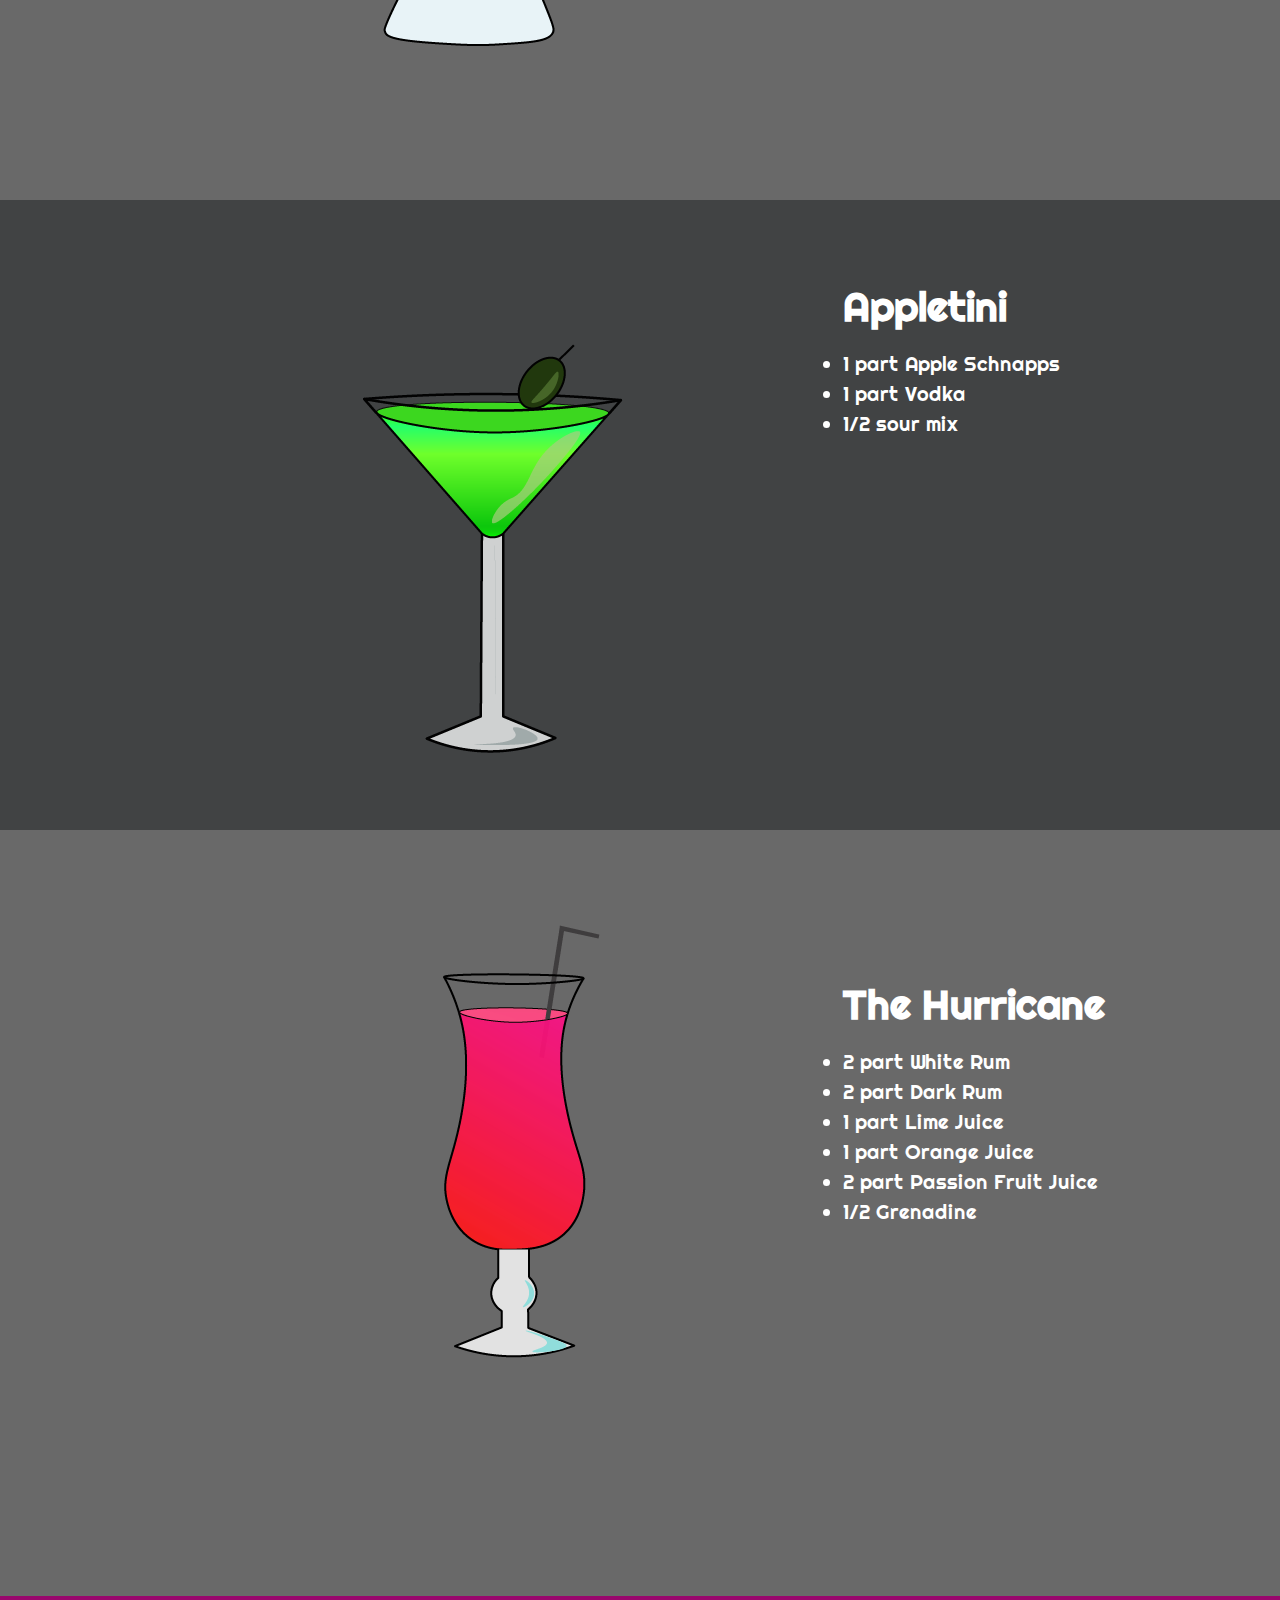
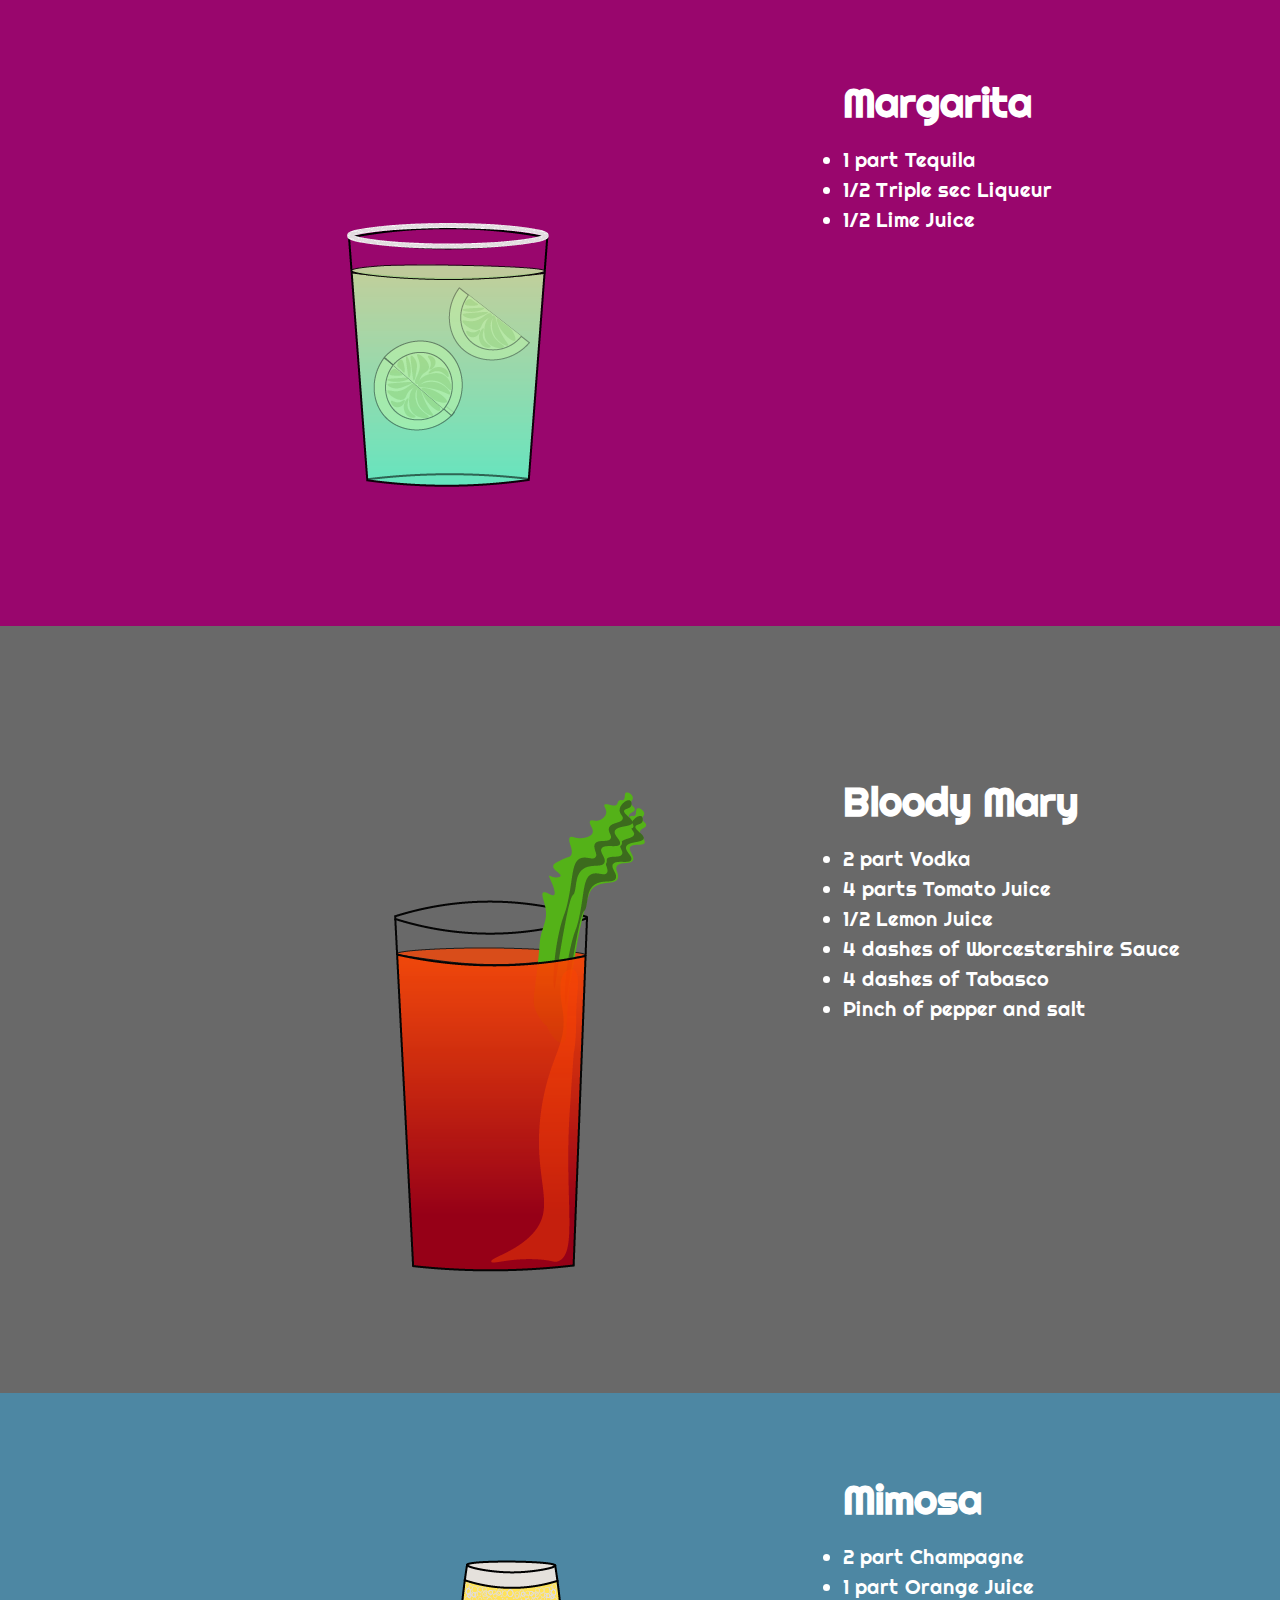
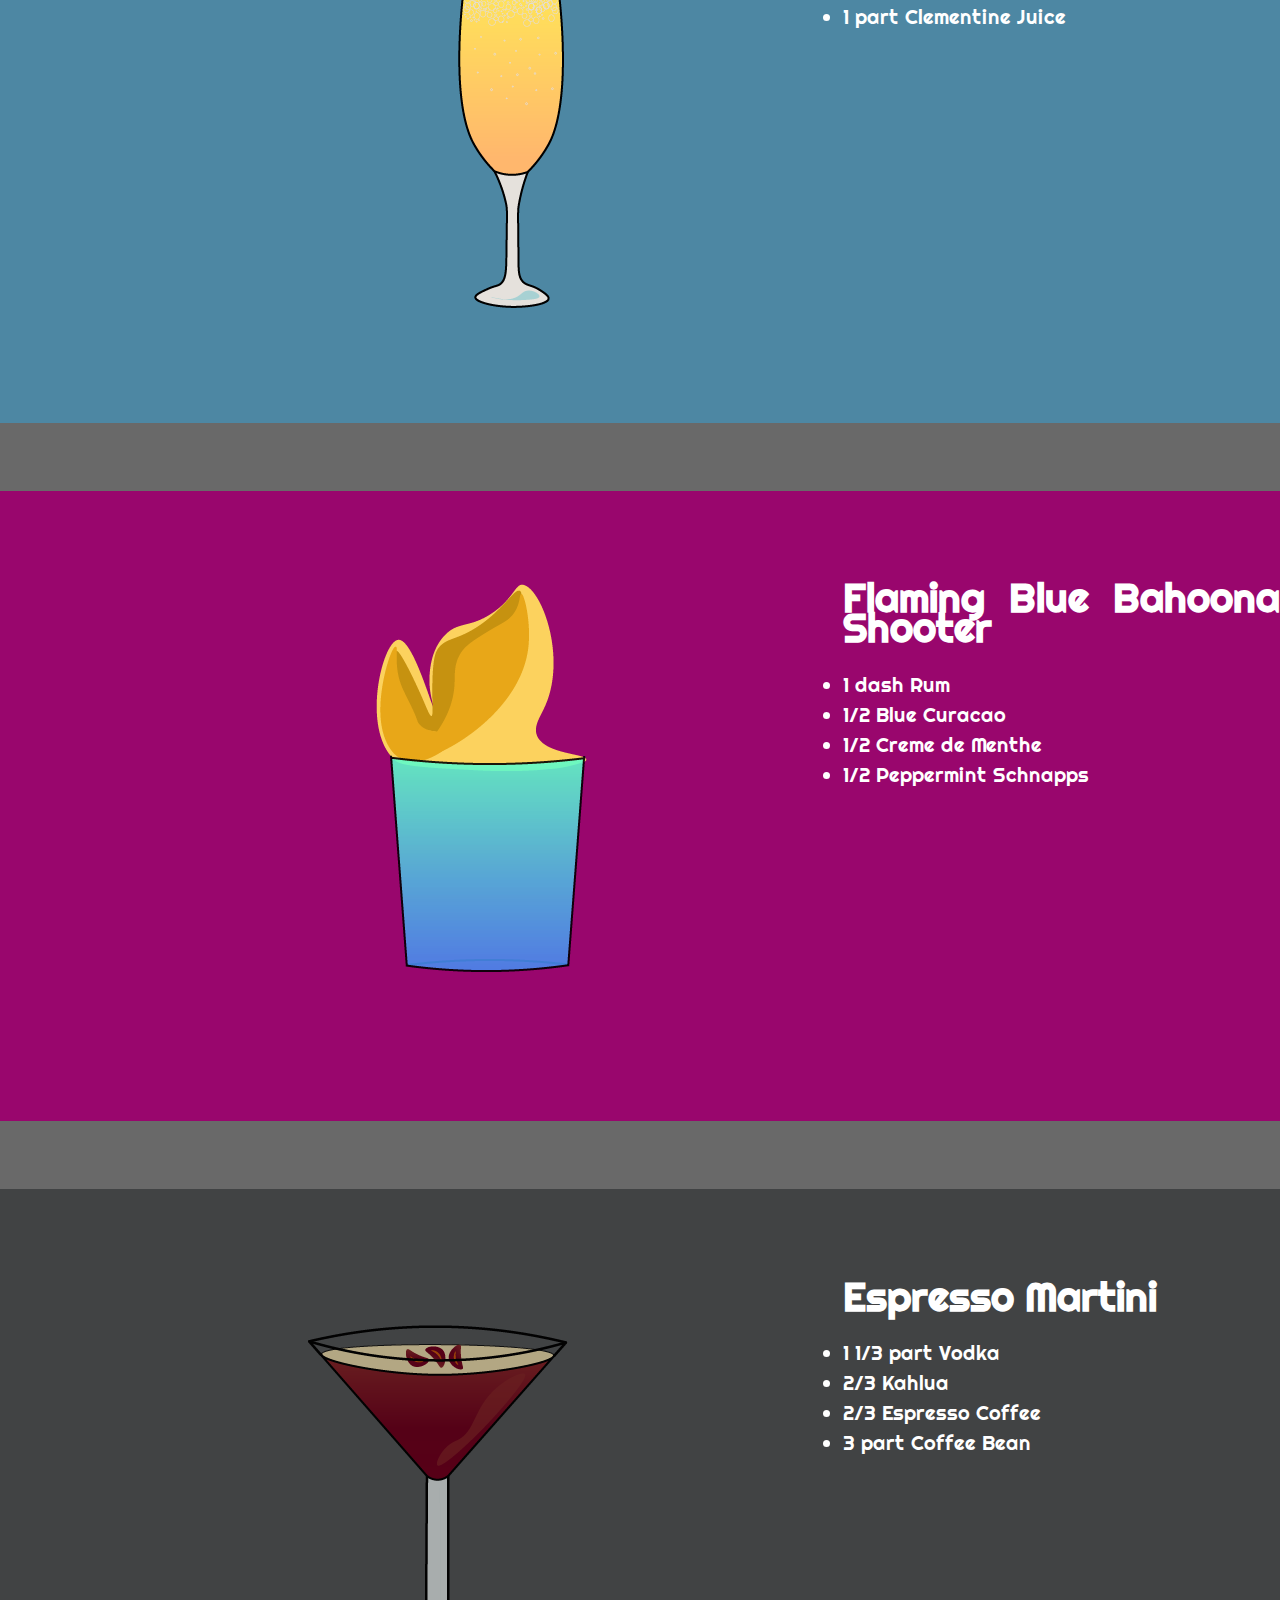
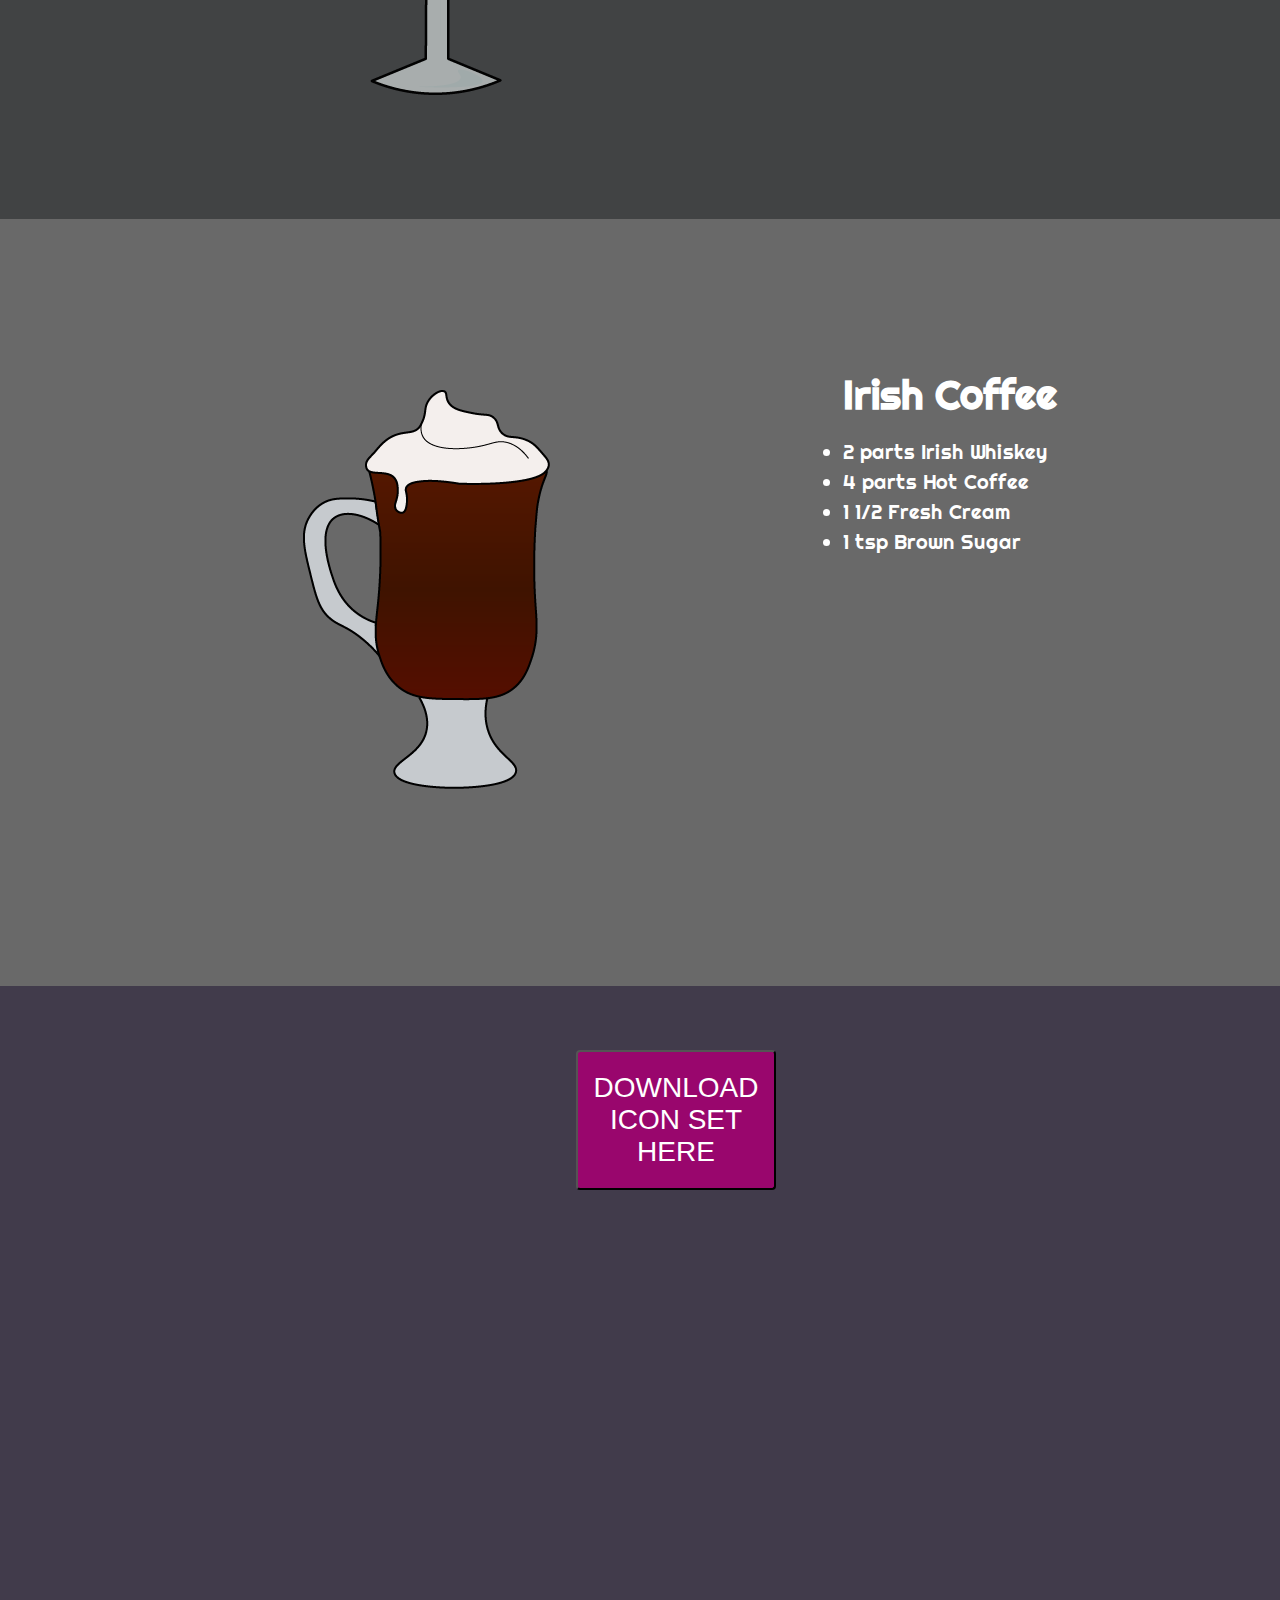
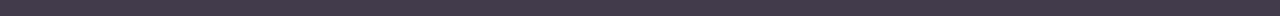
==== commit 751b4cbb: "." ====
--- a/icons.html
+++ b/icons.html
@@ -20,10 +20,10 @@
 
 
 
-    <nav><div class="logo">Drinks Menu<a href=""><img src="images/" class="logo">  </a> </div>
+    <nav><div class="logo">Drinks Menu </div>
         
     <ul>
-        <li> <a href="#drinks">Icons</a> </li>
+        <li> <a href="drinks">Icons</a> </li>
         <li> <a href="https://www.dropbox.com/sh/mm5mvinbjymgtmr/AADCtWPaihXY4GxeH1Gq9VpJa?dl=0" download="images">Download</a> </li>
     </ul>
     </nav>
@@ -43,7 +43,7 @@
 <section id="drinks">
 <div class="icons">
 <div class="icon-img" data-aos="fade-right">
-<img src="images/cocktail1.png" class="dragq">
+<img src="images/cocktail1.png" class="drinks">
     </div>
     
     <div class="icon-txt" data-aos="fade-left">
@@ -61,7 +61,7 @@
 
 
 <div class="fm-img" data-aos="fade-right">
-<img src="images/cc2.png" class="dragq">
+<img src="images/cc2.png" class="drinks">
 </div>
 
 <div class="fm-txt" data-aos="fade-left">
@@ -75,7 +75,7 @@
 
   
 <div class="ed-img" data-aos="fade-right">
-<img src="images/cc3.png" class="dragq">
+<img src="images/cc3.png" class="drinks">
     </div>
     
     <div class="ed-txt" data-aos="fade-left">
@@ -93,7 +93,7 @@
        
         
   <div class="mc-img" data-aos="fade-right">  
-      <img src="images/cc4.png" class="dragq"></div>
+      <img src="images/cc4.png" class="drinks"></div>
       
 <div class="mc-txt" data-aos="fade-left">
    <h1 class="name">Mochatini Cocktail</h1>
@@ -106,7 +106,7 @@
     
     
     <div class="a-img" data-aos="fade-right">
-        <img src="images/cc5.png" class="dragq"></div>
+        <img src="images/cc5.png" class="drinks"></div>
         <div class="a-txt" data-aos="fade-left">
             <h1 class="name">Appletini</h1>
      <li>1 part Apple Schnapps</li>
@@ -119,7 +119,7 @@
     
     
     <div class="th-img" data-aos="fade-right">
-        <img src="images/cc6.png" class="dragq"></div>
+        <img src="images/cc6.png" class="drinks"></div>
         <div class="th-txt" data-aos="fade-left">
             <h1 class="name">The Hurricane</h1>
      <li>2 part White Rum</li>
@@ -133,7 +133,7 @@
             
     
     <div class="m-img" data-aos="fade-right">
-        <img src="images/cc7.png" class="dragq"></div>
+        <img src="images/cc7.png" class="drinks"></div>
         <div class="m-txt" data-aos="fade-left">
             <h1 class="name">Margarita</h1>
      <li>1 part Tequila</li>
@@ -145,7 +145,7 @@
     
     
     <div class="bm-img" data-aos="fade-right">
-        <img src="images/cc8.png" class="dragq"></div>
+        <img src="images/cc8.png" class="drinks"></div>
         
     <div class="bm-txt" data-aos="fade-left">
     <h1 class="name">Bloody Mary</h1>
@@ -160,7 +160,7 @@
    
     
     <div class="mimo-img" data-aos="fade-right">
-    <img src="images/cc9.png" class="dragq">
+    <img src="images/cc9.png" class="drinks">
     </div>
     <div class="mimo-txt" data-aos="fade-left">
         <h1 class="name">Mimosa</h1>
@@ -169,12 +169,12 @@
     <li>1 part Clementine Juice</li>
     </div> 
     
-        <div class="colour8">  </div>
+    <div class="colour8"></div>
     
     
     
     <div class="fbbs-img" data-aos="fade-right">
-        <img src="images/cc10.png" class="dragq"></div>
+        <img src="images/cc10.png" class="drinks"></div>
         <div class="fbbs-txt" data-aos="fade-left">
     <h1 class="name">Flaming Blue Bahoona Shooter</h1>
     <li>1 dash Rum</li>
@@ -183,6 +183,7 @@
     <li>1/2 Peppermint Schnapps</li>
     </div>
     
+    <div class="colour9"></div>
     
     <div class="em-img" data-aos="fade-right">
         <img src="images/cc11.png" class="drinks">
@@ -200,7 +201,6 @@
     
     <div class="ic-img" data-aos="fade-right">
         <img src="images/cc12.png" class="drinks"> </div>
-        
         
         <div class="ic-txt" data-aos="fade-left"> 
     <h1 class="name">Irish Coffee</h1>
@@ -210,11 +210,10 @@
     <li>1 tsp Brown Sugar</li>
     </div></div>
             
-    <div class="colour12"> </div>
     
          </section> </div>
     
-    <div class="colour2"
+    <div class="colour2">
     <a href="https://www.dropbox.com/sh/mm5mvinbjymgtmr/AADCtWPaihXY4GxeH1Gq9VpJa?dl=0" download="images"><button class="search1">DOWNLOAD ICON SET HERE</button></a>
     </div>
     
--- a/main.css
+++ b/main.css
@@ -6,7 +6,6 @@
     padding: 0;
     font-family: 'Righteous', cursive;
     background-color: dimgrey;
-    background-repeat: repeat-x;
     background-position: right top;
     background-size: auto;
     
@@ -112,11 +111,11 @@
 
 .drinks{
    
-    background-color: dimgray;
+    background-color: transparent;
     background-size: 50%;
         
     background-position: center;
-    margin-top: 10;
+    margin-top: 10px;
 
 }
 
@@ -320,7 +319,7 @@
     z-index: 1;
 }
 
-.th-img {
+.th-img { 
     grid-area: th-img;
     grid-row: 6;
     margin-left: 5%;
@@ -421,7 +420,7 @@
 .colour8 {
     grid-area: colour8;
     background-color: #414344;
-    height: 70vh;
+    height: 100vh;
     grid-row: 9;
     z-index: 1;
 }
@@ -468,12 +467,12 @@
 .em-txt p {
     font-size: 1.5em;
     max-width: 600px;
-    margin-top:;
+    margin-top: 5%;
 }
 
 .colour10 {
     grid-area: colour10;
-    background-color: #4D87A3;
+    background-color: #414344;
     height: 70vh;
     grid-row: 11;
     z-index: 1;
@@ -492,13 +491,13 @@
 }
 
 .ic-txt p {
-     font-size: 1.5em;
+    font-size: 1.5em;
     max-width: 600px;
     margin-top:;
 }
 .colour8 {
     grid-area: colour8;
-    background-color: #414344;
+    background-color: #4D87A3;
     height: 70vh;
     grid-row: 9;
     z-index: 1;
--- a/main.css
+++ b/main.css
@@ -6,7 +6,6 @@
     padding: 0;
     font-family: 'Righteous', cursive;
     background-color: dimgrey;
-    background-repeat: repeat-x;
     background-position: right top;
     background-size: auto;
     
@@ -112,11 +111,11 @@
 
 .drinks{
    
-    background-color: dimgray;
+    background-color: transparent;
     background-size: 50%;
         
     background-position: center;
-    margin-top: 10;
+    margin-top: 10px;
 
 }
 
@@ -320,7 +319,7 @@
     z-index: 1;
 }
 
-.th-img {
+.th-img { 
     grid-area: th-img;
     grid-row: 6;
     margin-left: 5%;
@@ -421,7 +420,7 @@
 .colour8 {
     grid-area: colour8;
     background-color: #414344;
-    height: 70vh;
+    height: 100vh;
     grid-row: 9;
     z-index: 1;
 }
@@ -468,12 +467,12 @@
 .em-txt p {
     font-size: 1.5em;
     max-width: 600px;
-    margin-top:;
+    margin-top: 5%;
 }
 
 .colour10 {
     grid-area: colour10;
-    background-color: #4D87A3;
+    background-color: #414344;
     height: 70vh;
     grid-row: 11;
     z-index: 1;
@@ -492,13 +491,13 @@
 }
 
 .ic-txt p {
-     font-size: 1.5em;
+    font-size: 1.5em;
     max-width: 600px;
     margin-top:;
 }
 .colour8 {
     grid-area: colour8;
-    background-color: #414344;
+    background-color: #4D87A3;
     height: 70vh;
     grid-row: 9;
     z-index: 1;
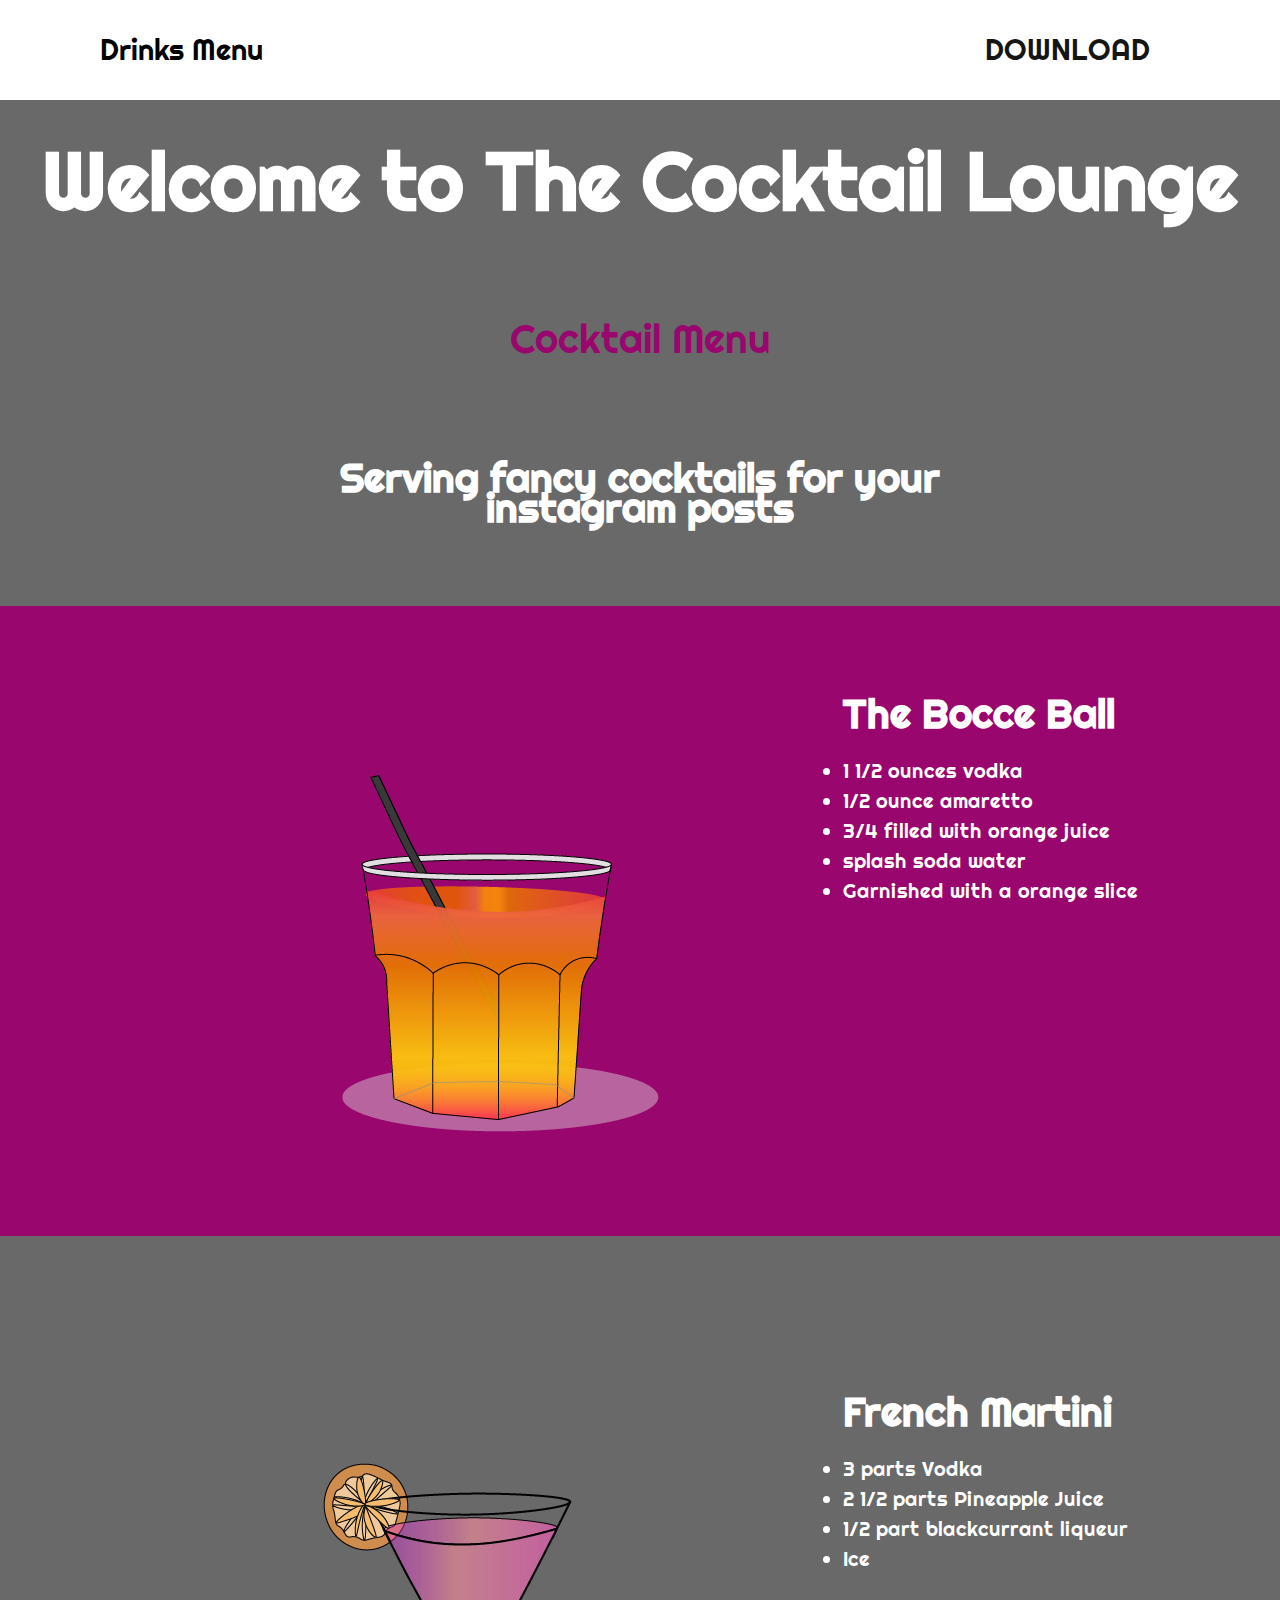
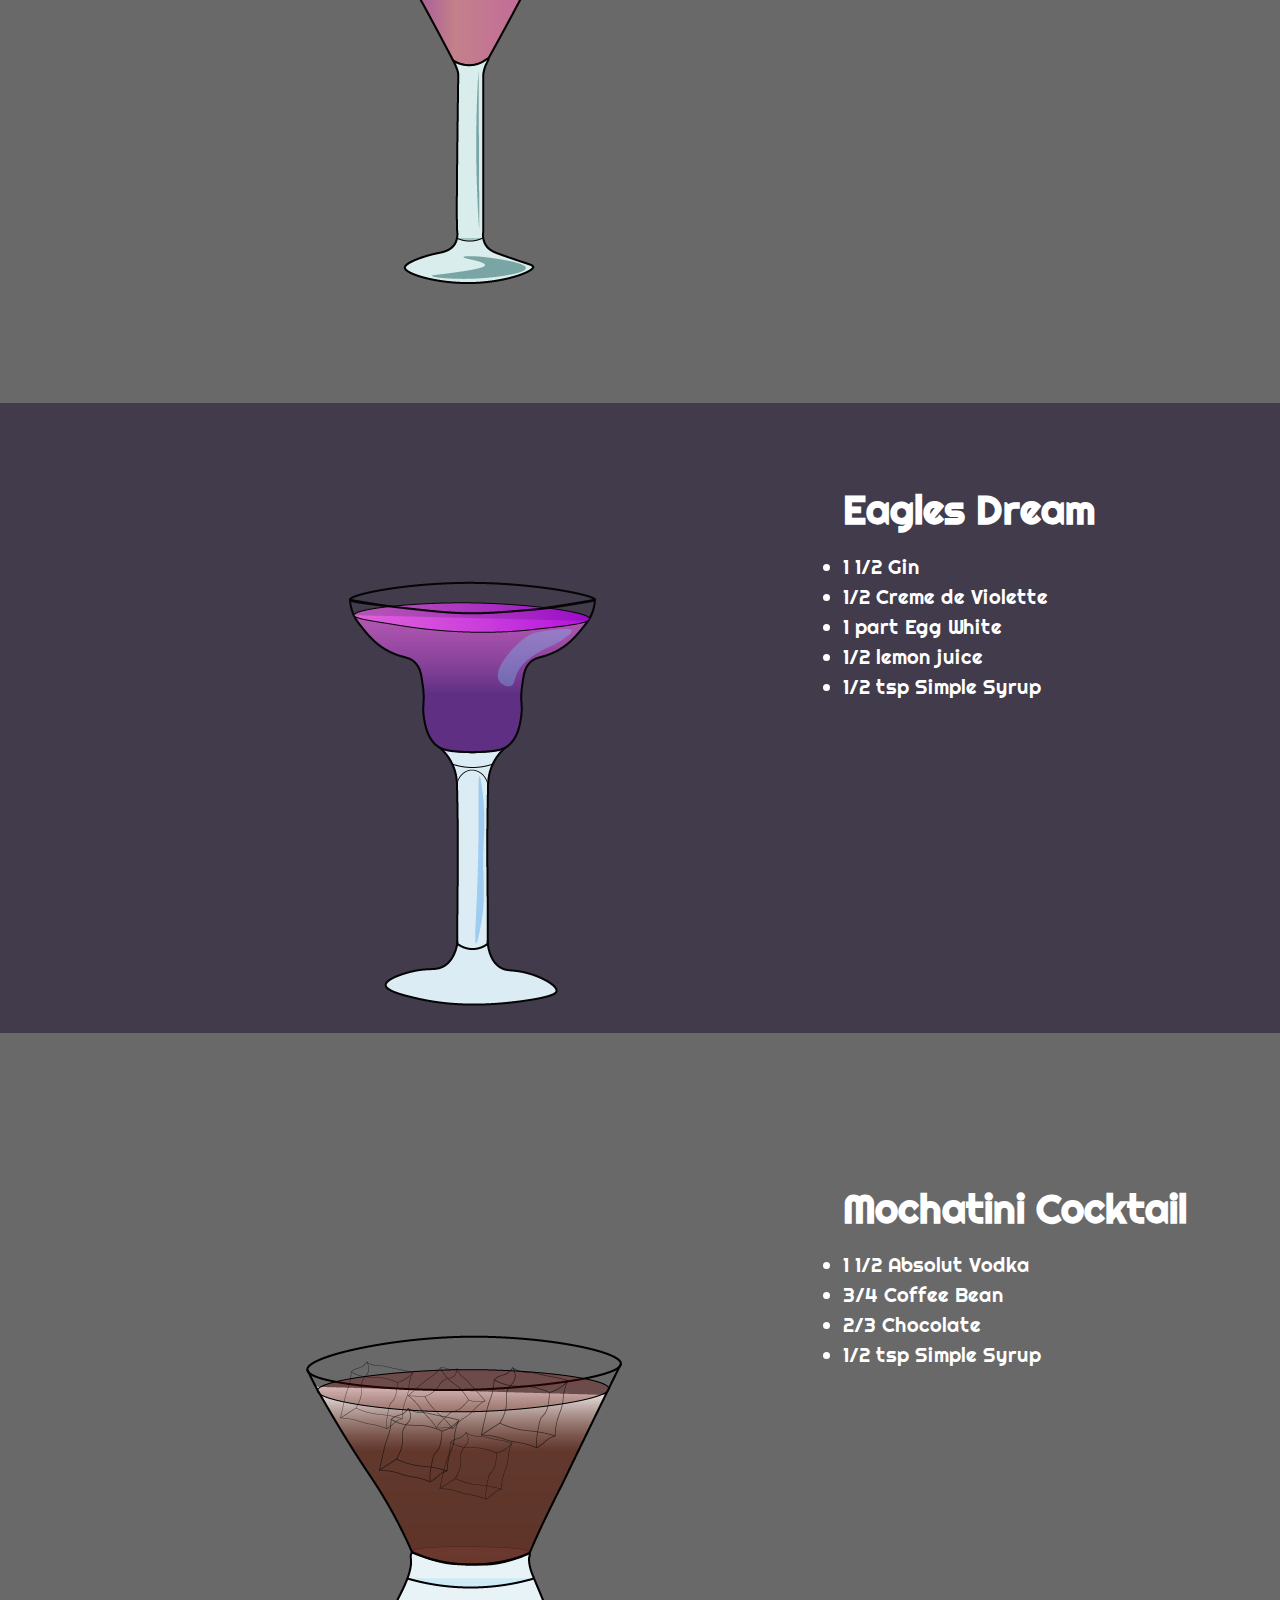
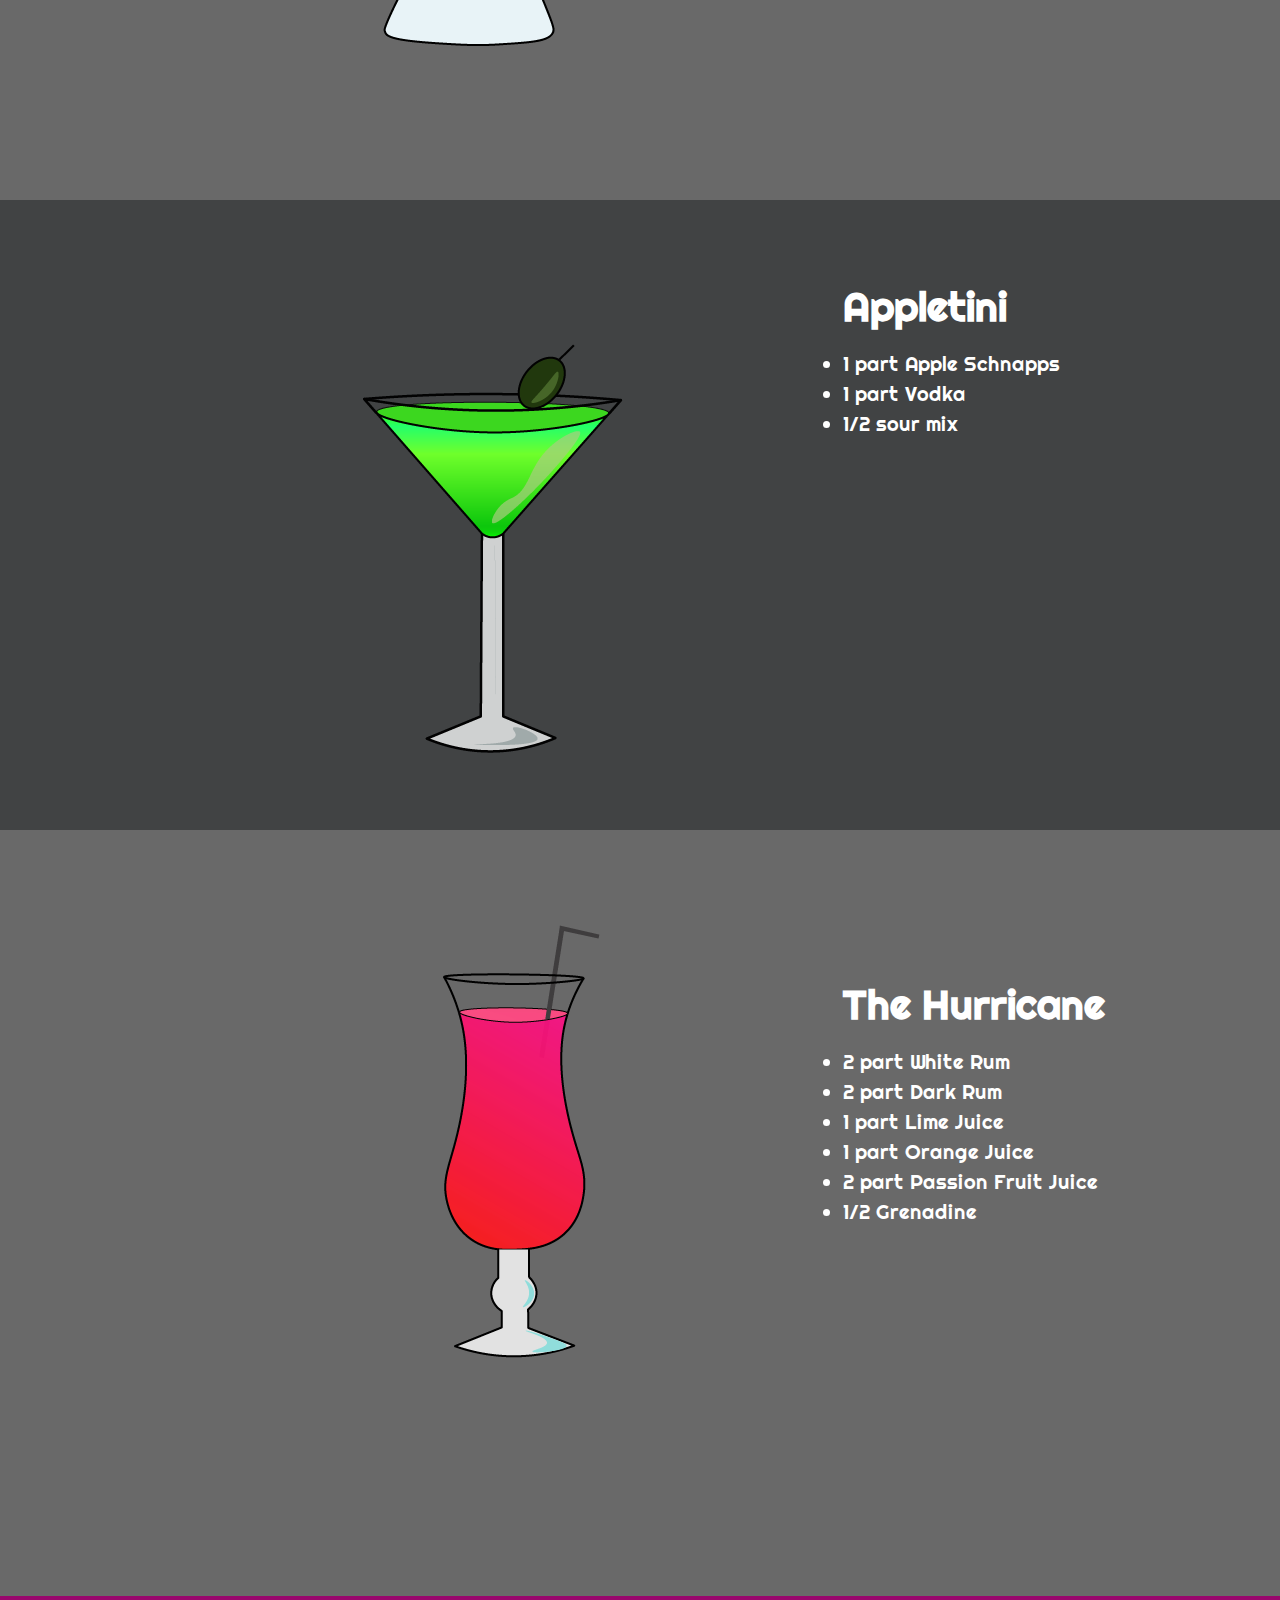
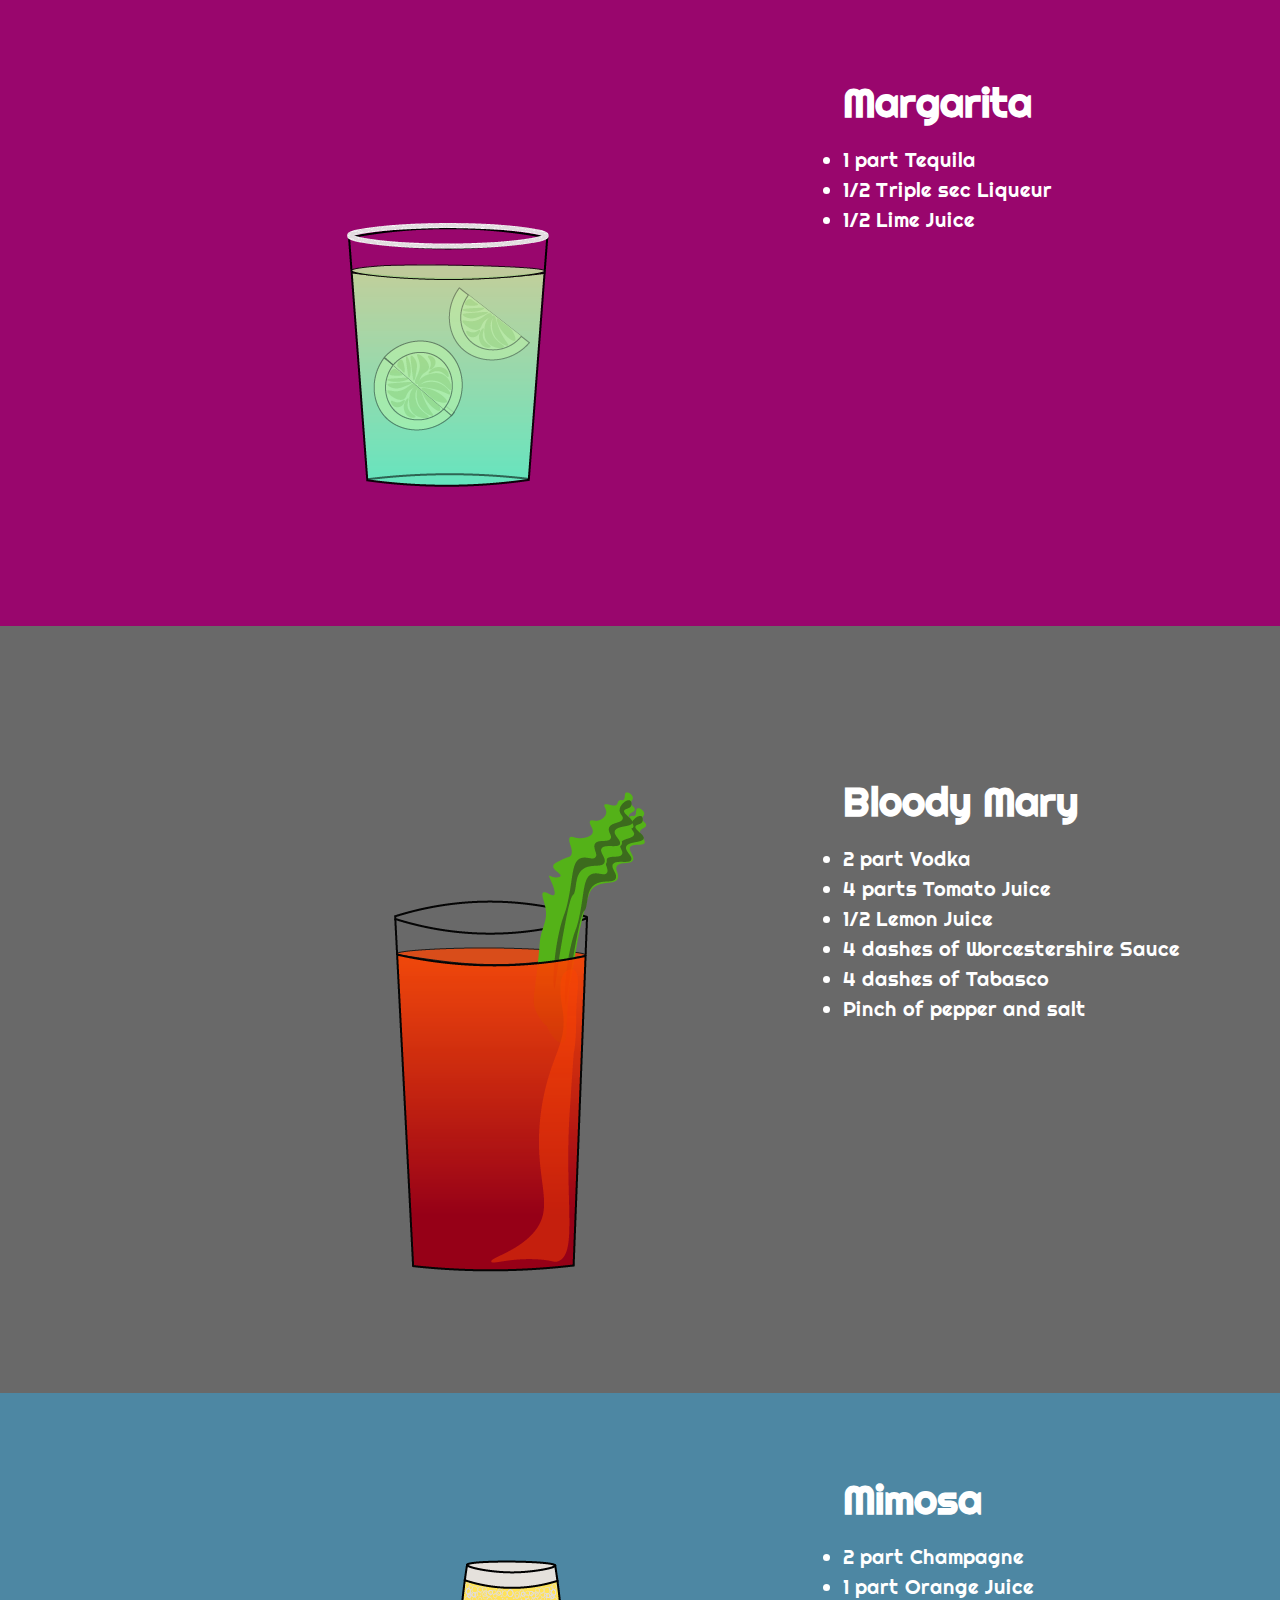
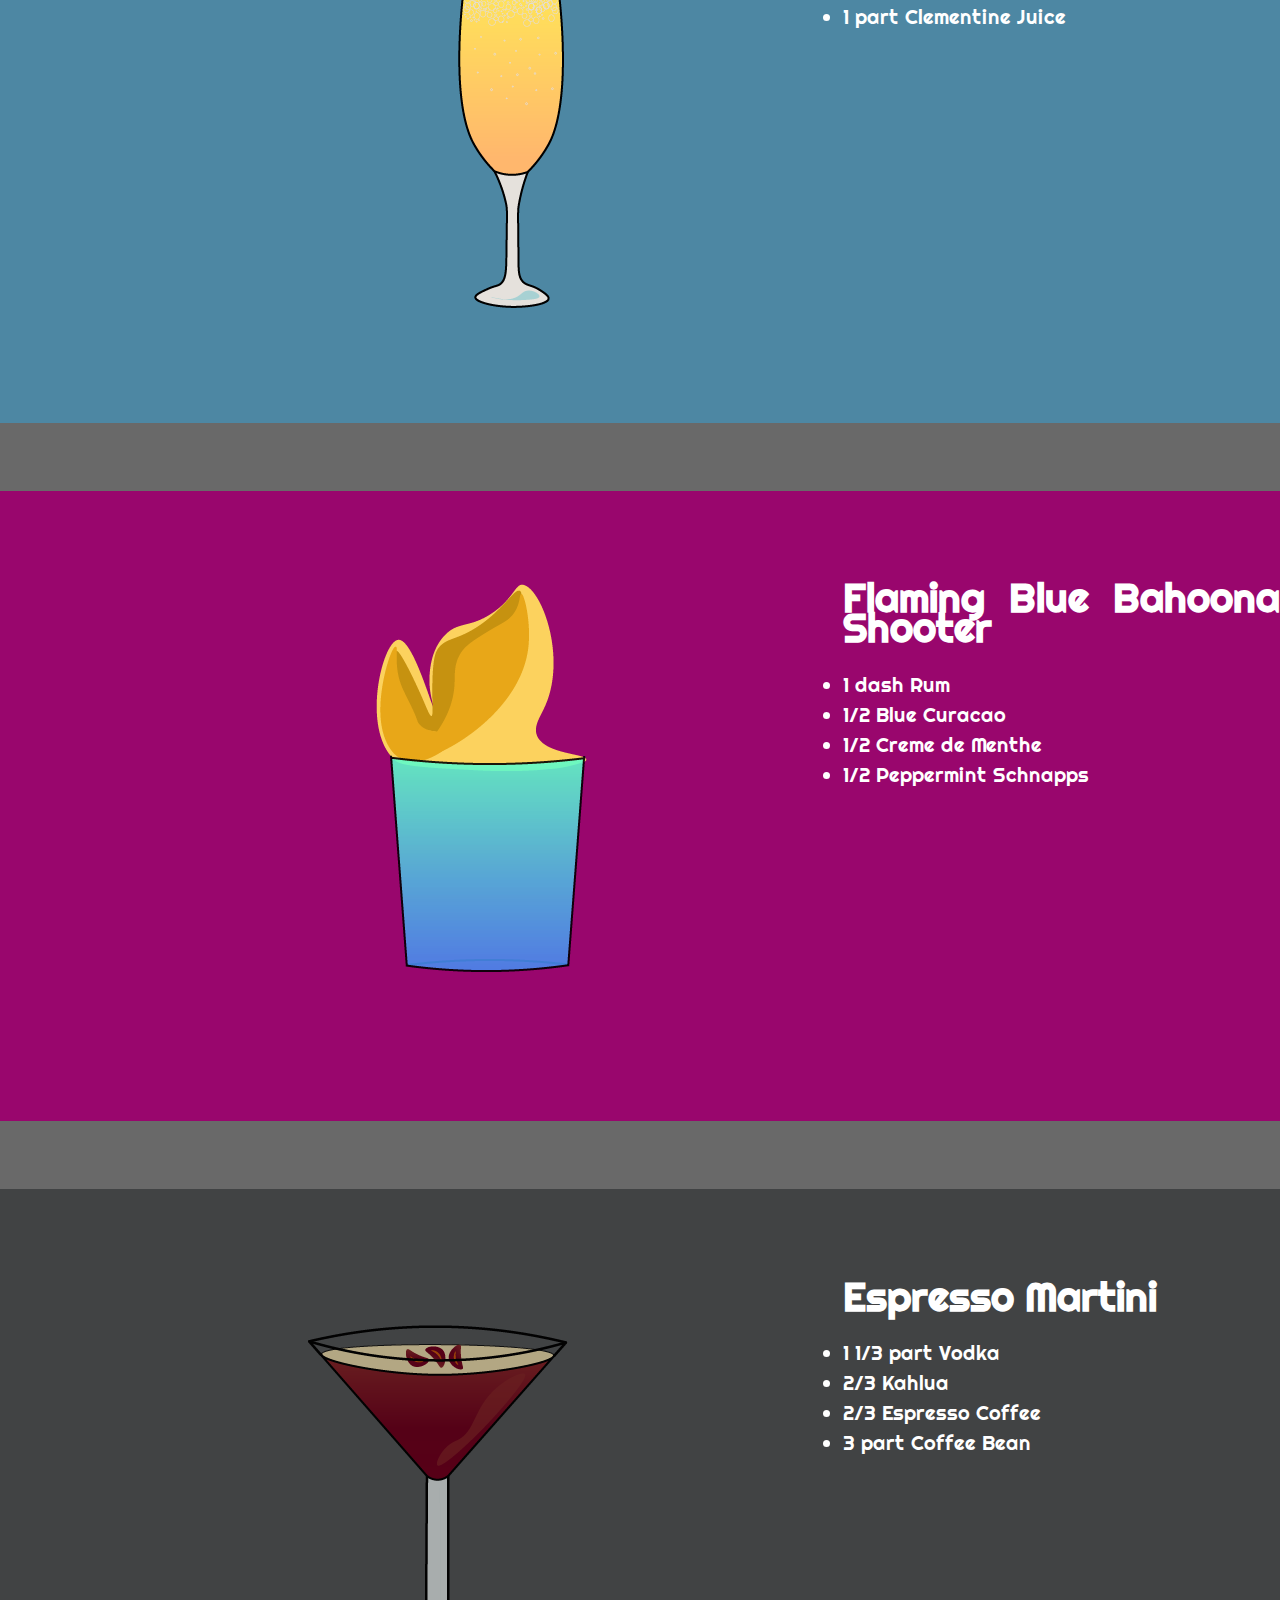
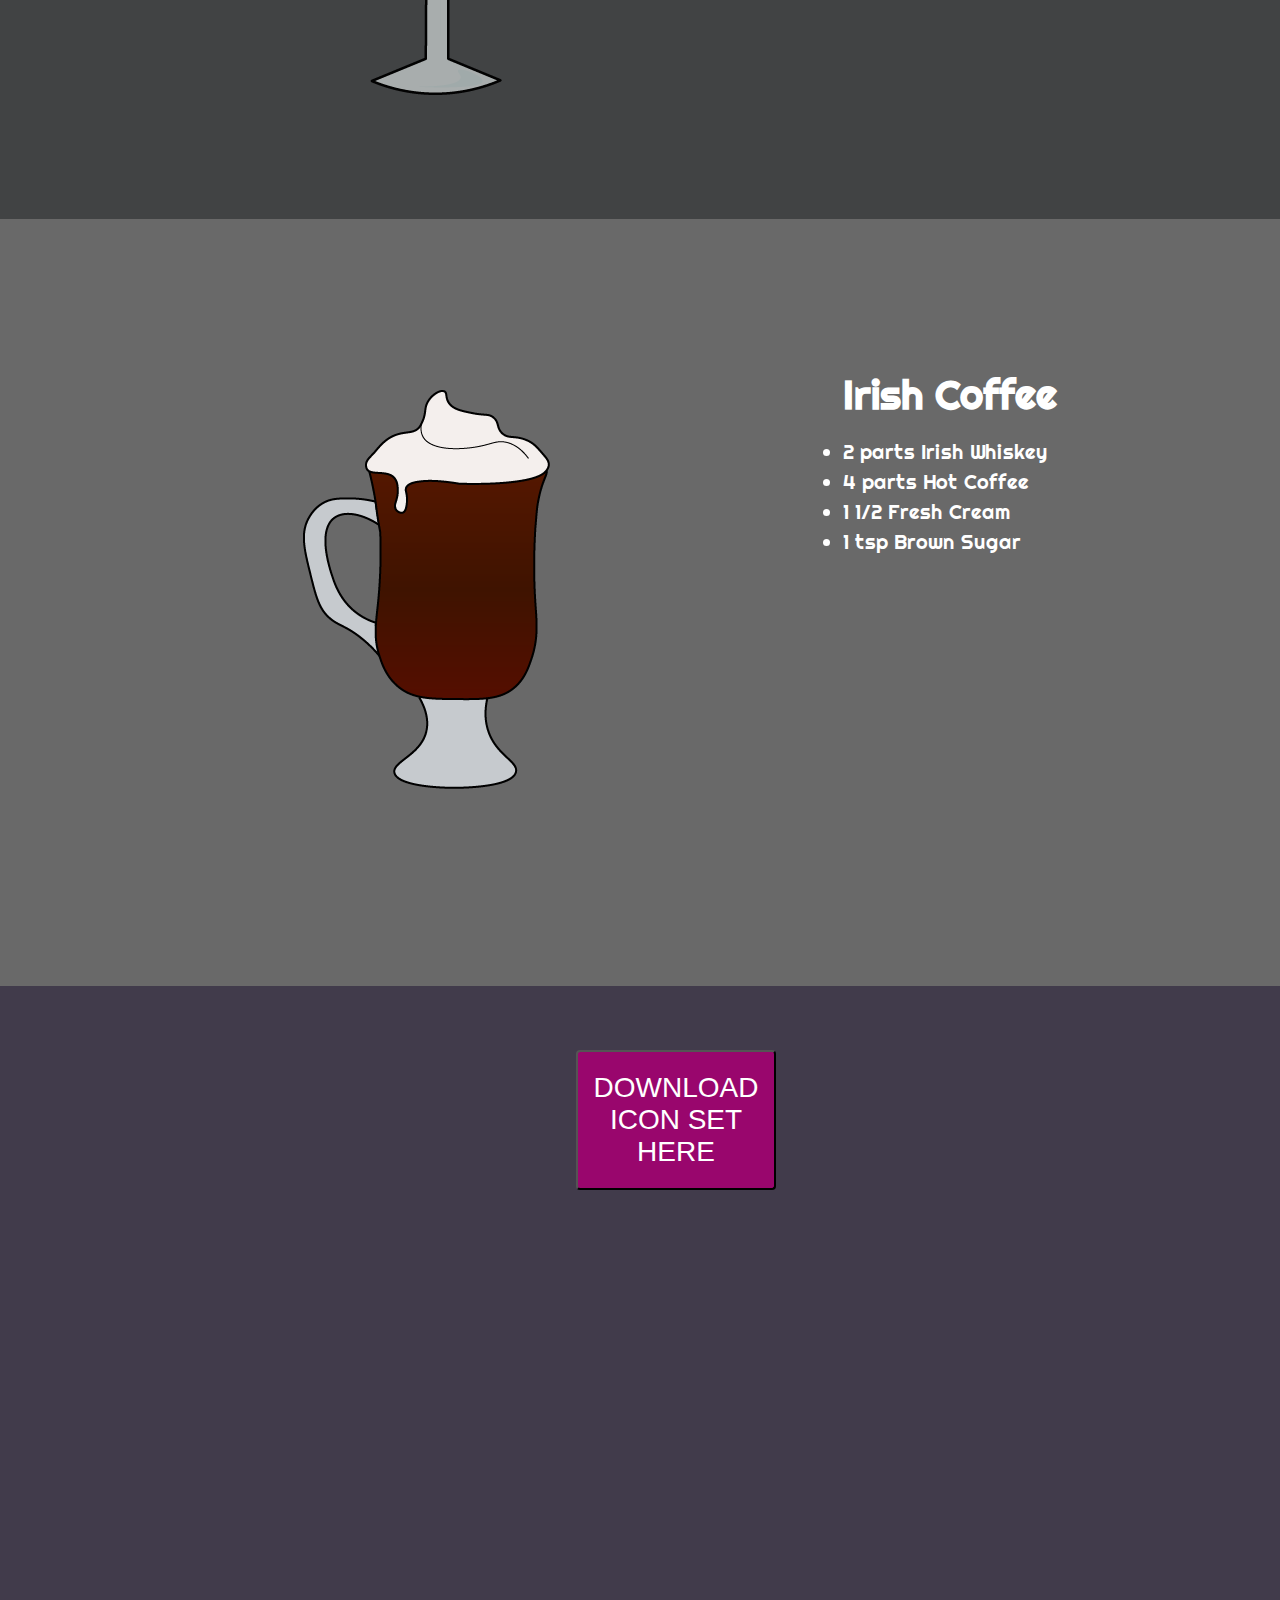
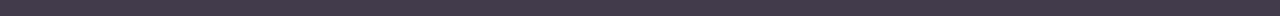
==== commit 33d3af76: "Update icons.html" ====
--- a/icons.html
+++ b/icons.html
@@ -23,8 +23,7 @@
     <nav><div class="logo">Drinks Menu </div>
         
     <ul>
-        <li> <a href="drinks">Icons</a> </li>
-        <li> <a href="https://www.dropbox.com/sh/mm5mvinbjymgtmr/AADCtWPaihXY4GxeH1Gq9VpJa?dl=0" download="images">Download</a> </li>
+         <li> <a href="https://www.dropbox.com/sh/mm5mvinbjymgtmr/AADCtWPaihXY4GxeH1Gq9VpJa?dl=0" download="images">Download</a> </li>
     </ul>
     </nav>
     
